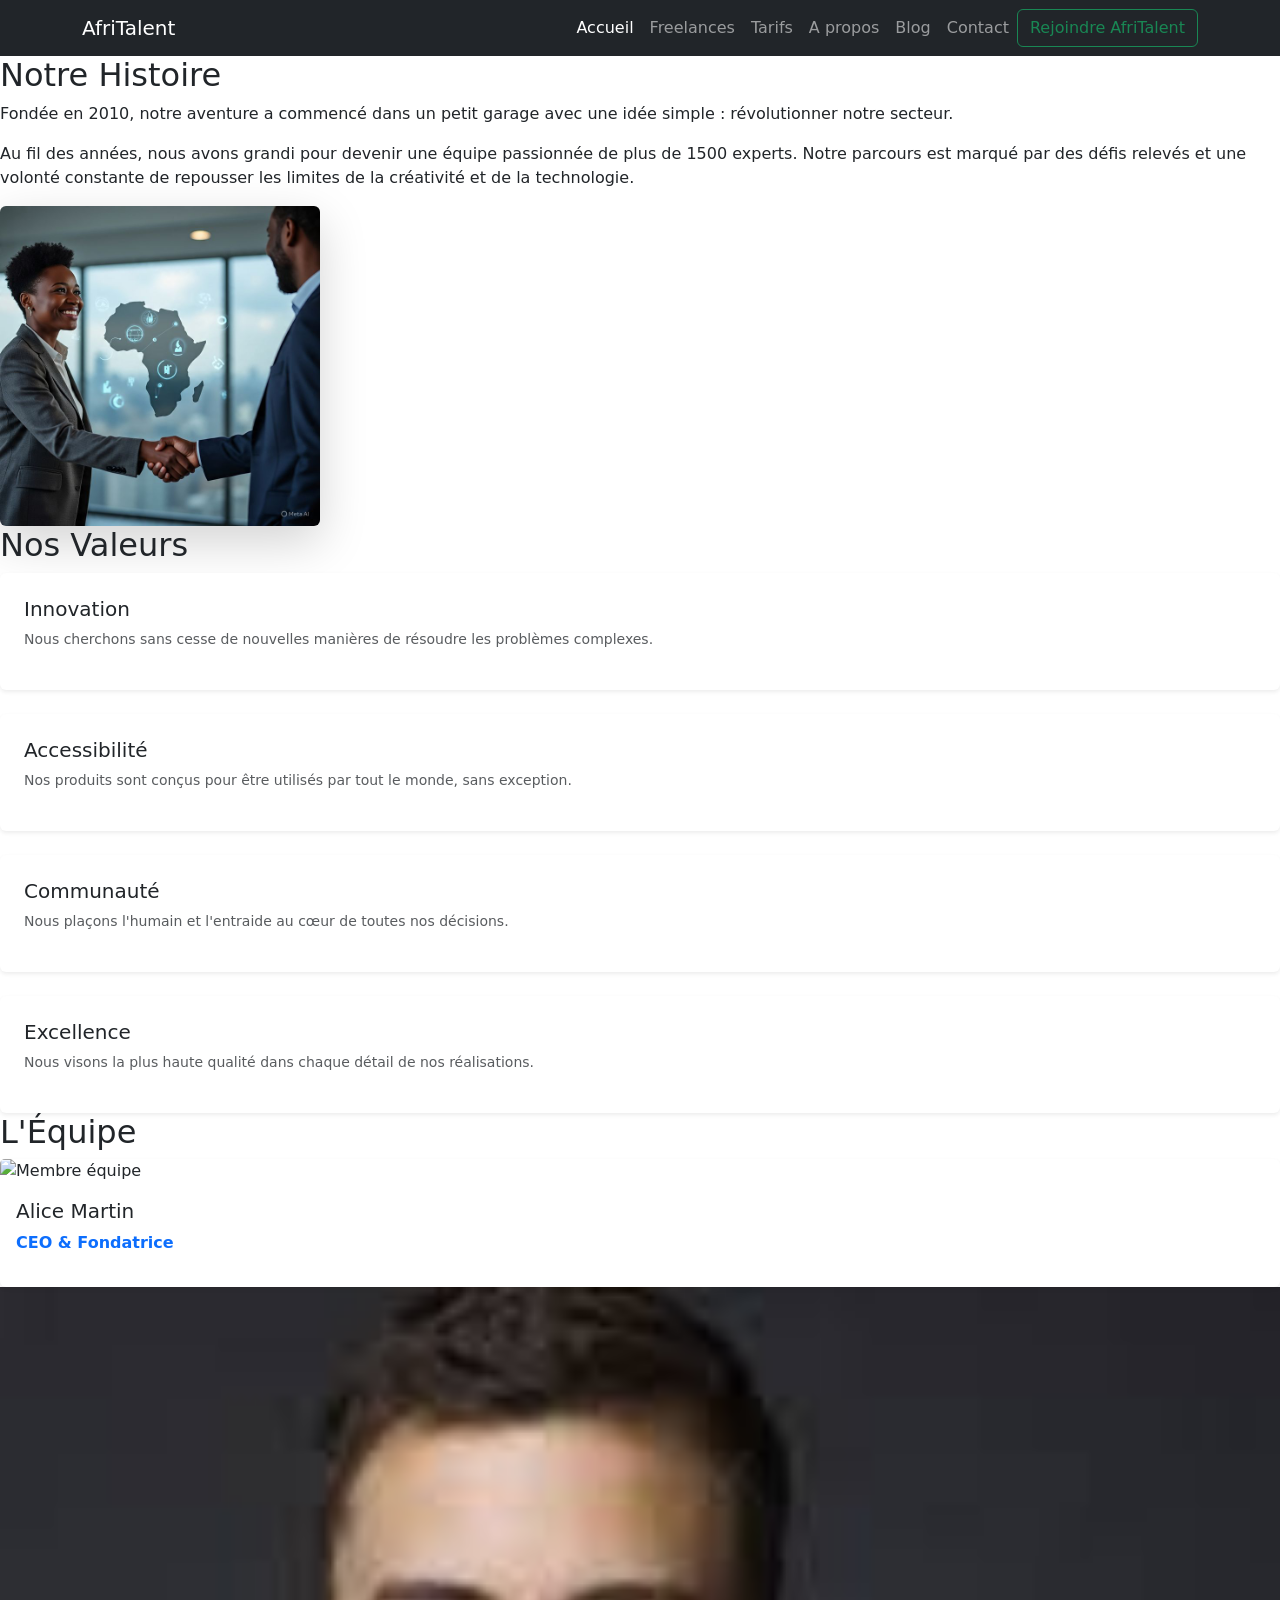
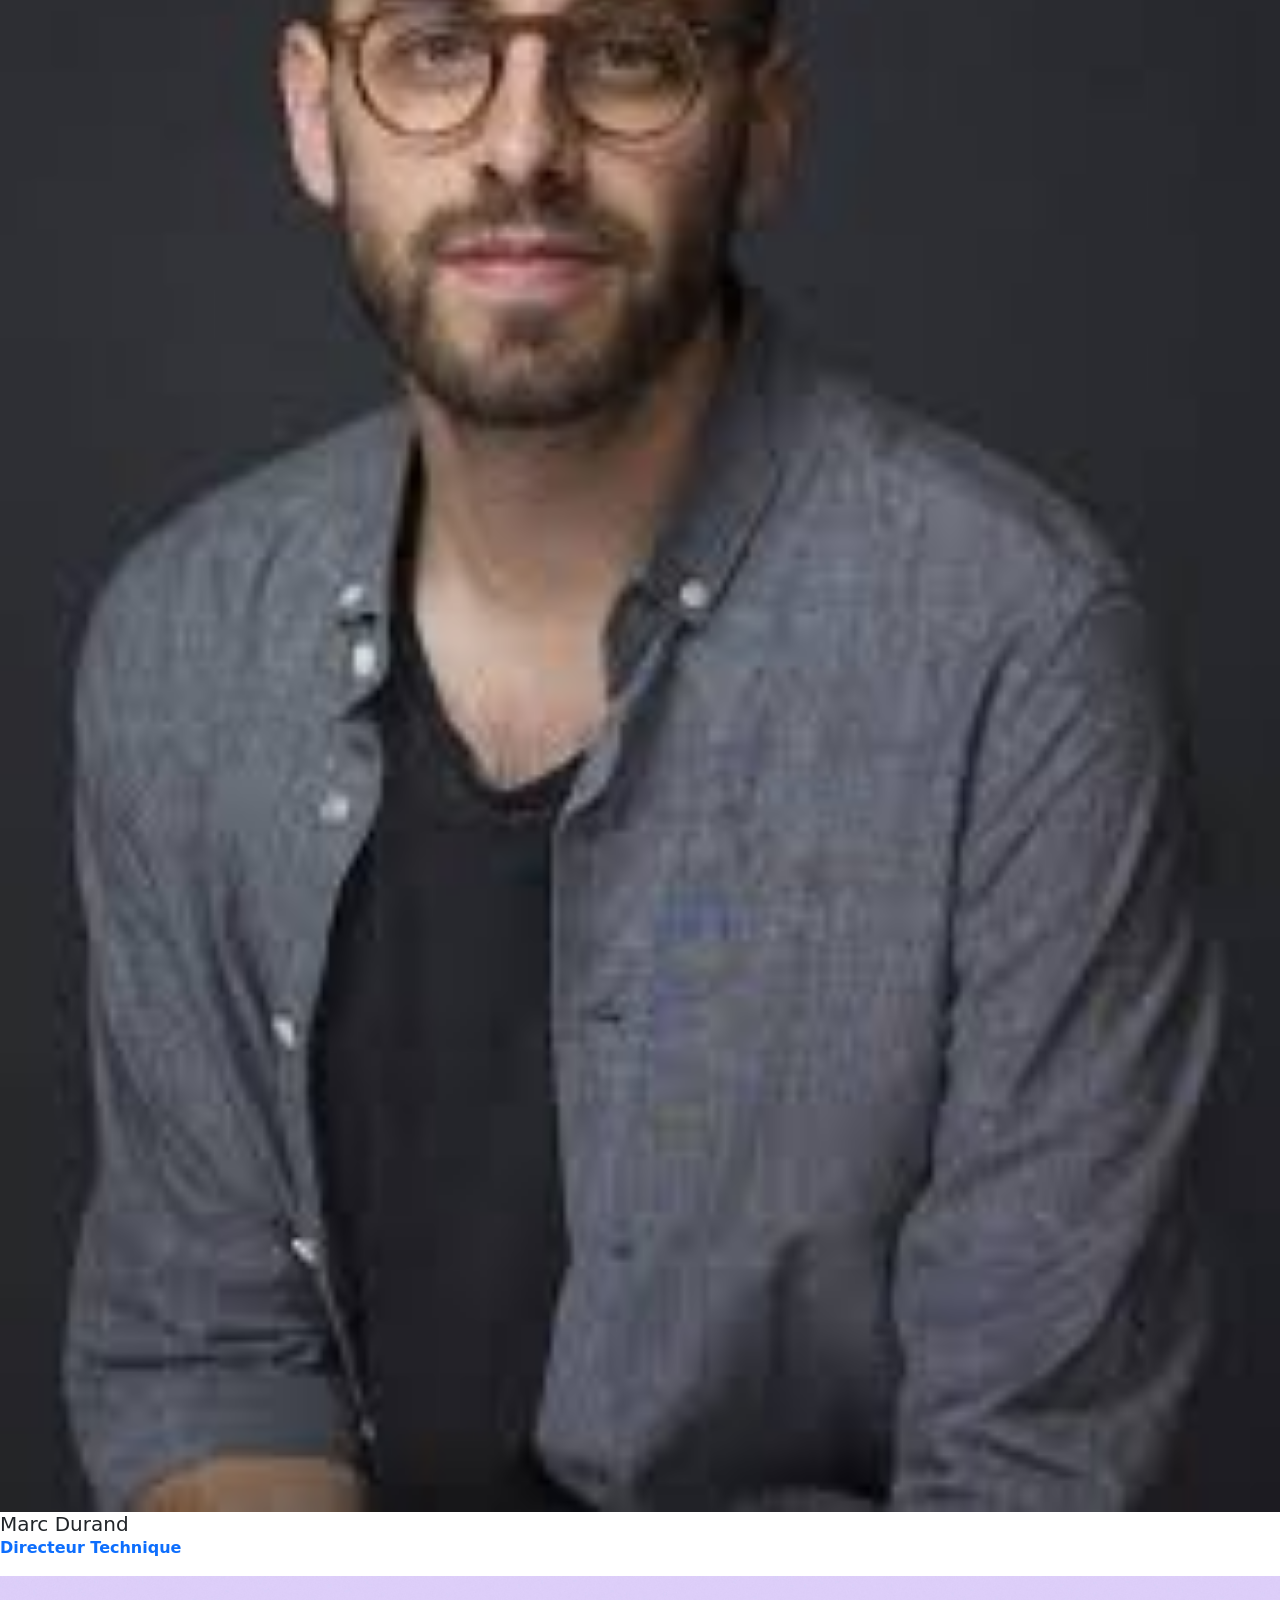
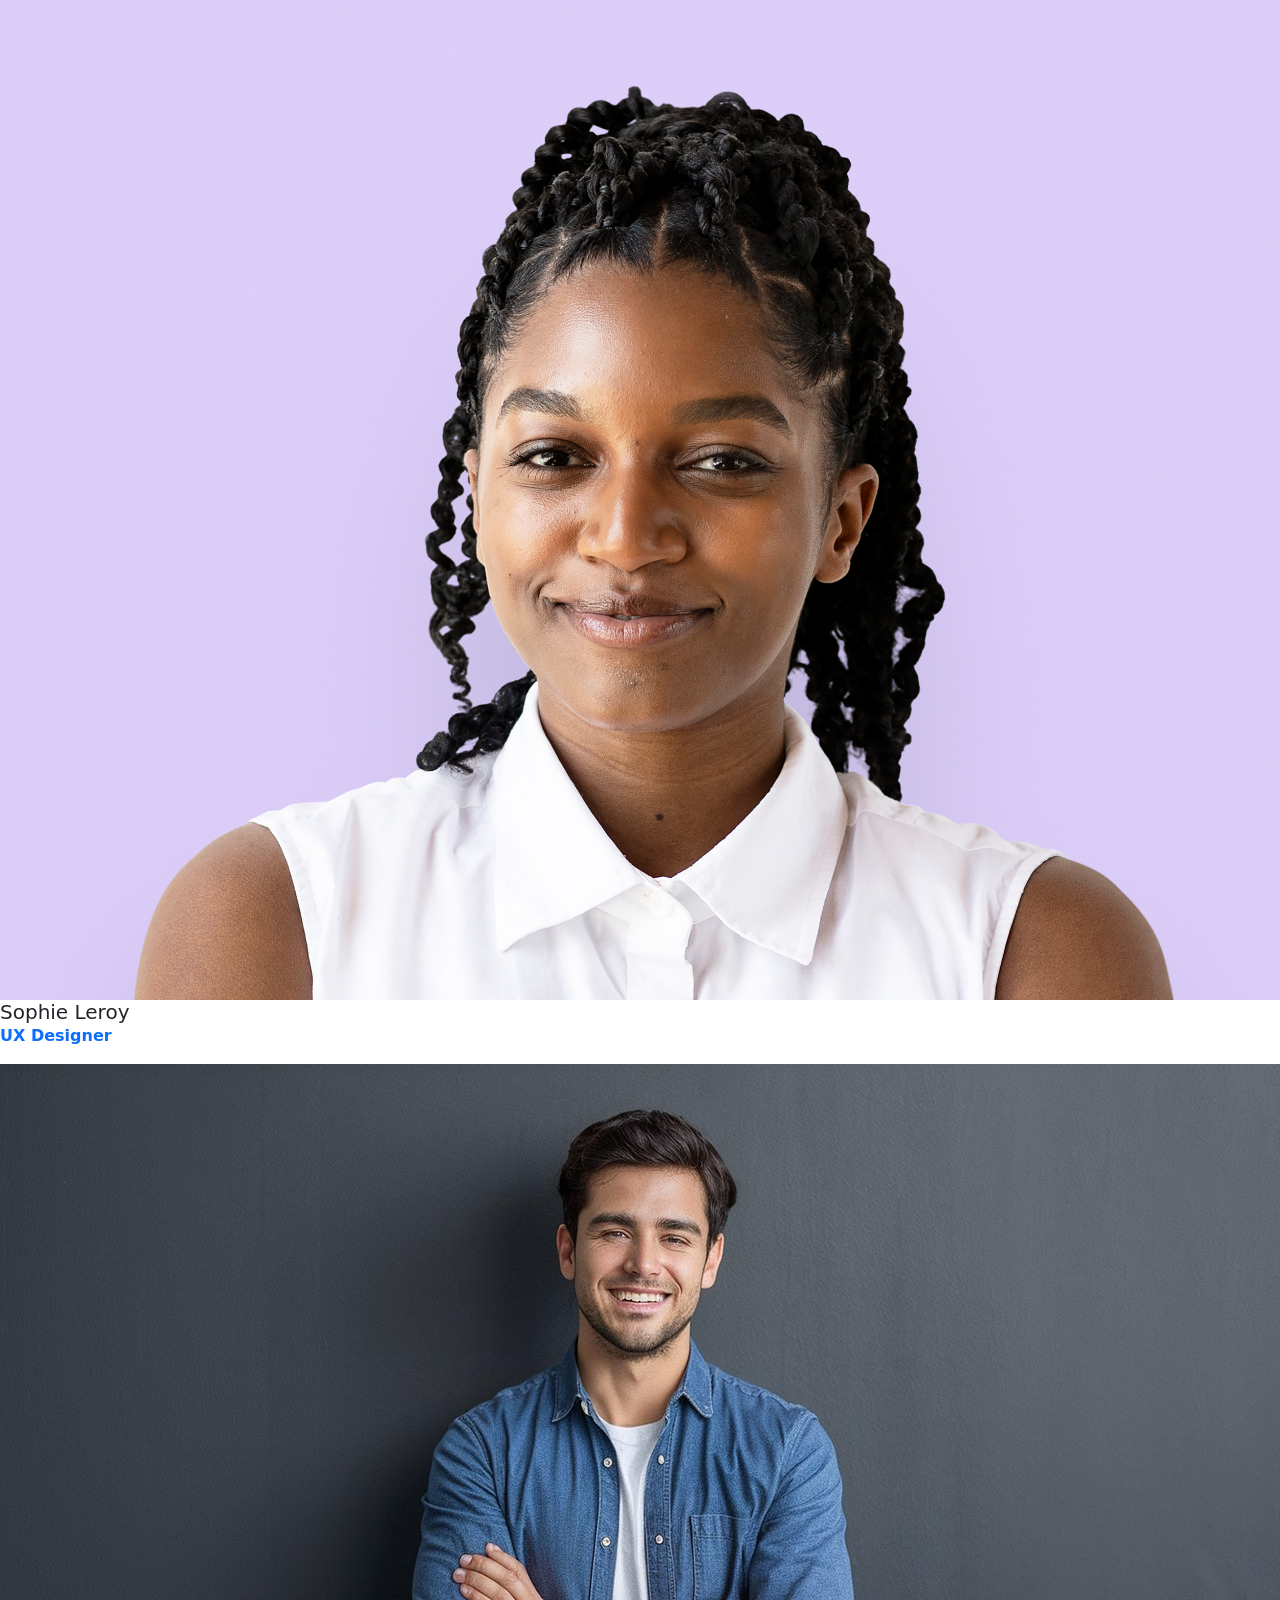
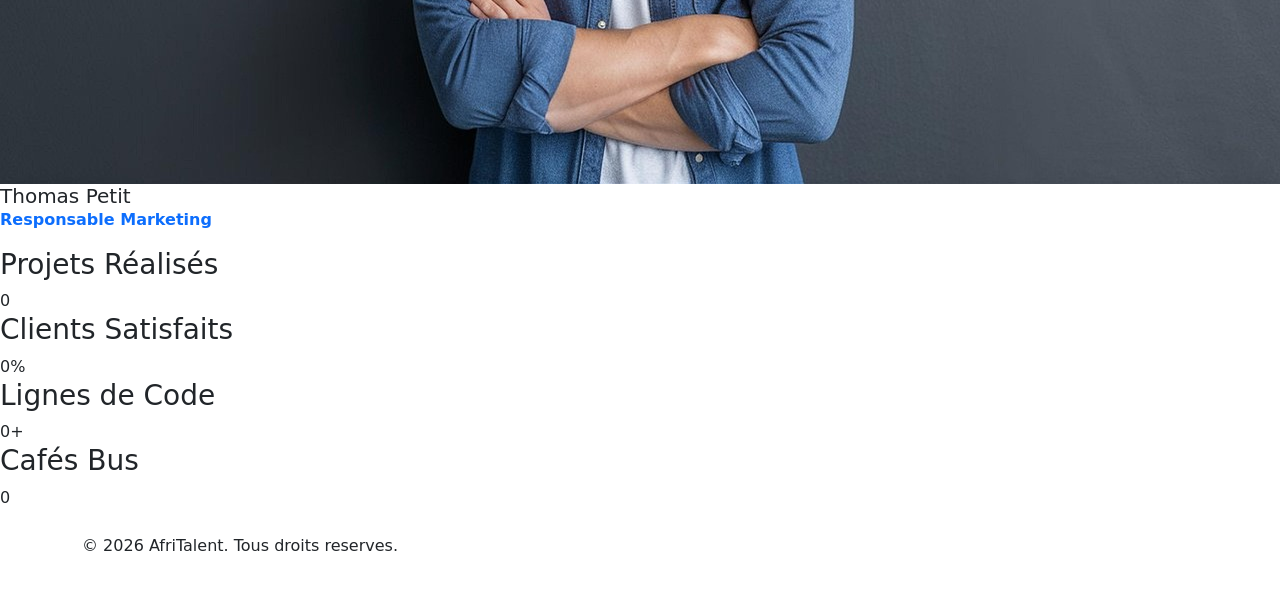
==== about.html @ 75b64d7a "HTML : structure complète des 5 pages avec sections et contenu texte" ====
<!DOCTYPE html>
<html lang="fr">

<head>
    <meta charset="UTF-8">
    <meta name="viewport" content="width=device-width, initial-scale=1.0">
    <title>About</title>
    <!-- Bootstrap 5 via CDN : feuille de style -->
    <link href="https://cdn.jsdelivr.net/npm/bootstrap@5.3.0/dist/css/bootstrap.min.css" rel="stylesheet">
    <!-- Votre feuille de style personnelle -->
    <link rel="stylesheet" href="css/style.css">
</head>

<body>

    <!-- Le contenu de la page sera ajoute ici -->
    <!-- HEADER -->
    <header>
        <nav>
            <nav class="navbar navbar-expand-lg navbar-dark bg-dark">
                <div class="container">
                    <a class="navbar-brand" href="index.html">AfriTalent</a>
                    <button class="navbar-toggler" type="button" data-bs-toggle="collapse" data-bs-target="#navMenu"
                        aria-controls="navMenu" aria-expanded="false" aria-label="Toggle navigation">
                        <span class="navbar-toggler-icon"></span>
                    </button>
                    <div class="collapse navbar-collapse" id="navMenu">
                        <ul class="navbar-nav ms-auto">
                            <li class="nav-item"><a class="nav-link active" href="index.html">Accueil</a></li>
                            <li class="nav-item"><a class="nav-link" href="freelances.html">Freelances</a></li>
                            <li class="nav-item"><a class="nav-link" href="tarifs.html">Tarifs</a></li>
                            <li class="nav-item"><a class="nav-link" href="about.html">A propos</a></li>
                            <li class="nav-item"><a class="nav-link" href="#blog">Blog</a></li>
                            <li class="nav-item"><a class="nav-link" href="contact.html">Contact</a></li>
                        </ul>
                        <button class="btn btn-outline-success" type="submit">Rejoindre AfriTalent</button>
                    </div>
                </div>
            </nav>
    </header>
    <main>
        <!-- Section : Notre Histoire -->
        <section>
            <div>
                <div>
                    <h2>Notre Histoire</h2>
                    <p>Fondée en 2010, notre aventure a commencé dans un petit garage avec une idée simple :
                        révolutionner notre secteur.</p>
                    <p>Au fil des années, nous avons grandi pour devenir une équipe passionnée de plus de 1500 experts.
                        Notre parcours est marqué par des défis relevés et une volonté constante de repousser les
                        limites de la créativité et de la technologie.</p>
                </div>
                <div>
                    <img src="Images/histoire.jpg" alt="Notre équipe au travail" width="25%"
                        class="img-fluid rounded shadow shadow-lg">
                </div>
            </div>
        </section>

        <!-- Section : Nos Valeurs -->
        <section class="bg-custom">
            <div>
                <h2>Nos Valeurs</h2>
                <div class="row g-4">
                    <!-- Valeur 1 -->
                    <div>
                        <div class="p-4 bg-white rounded shadow-sm h-100">
                            <i class="bi bi-lightbulb icon-value mb-3"></i>
                            <h5>Innovation</h5>
                            <p class="small text-muted">Nous cherchons sans cesse de nouvelles manières de résoudre les
                                problèmes complexes.</p>
                        </div>
                    </div>
                    <!-- Valeur 2 -->
                    <div>
                        <div class="p-4 bg-white rounded shadow-sm h-100">
                            <i class="bi bi-universal-access icon-value mb-3"></i>
                            <h5>Accessibilité</h5>
                            <p class="small text-muted">Nos produits sont conçus pour être utilisés par tout le monde,
                                sans exception.</p>
                        </div>
                    </div>
                    <!-- Valeur 3 -->
                    <div>
                        <div class="p-4 bg-white rounded shadow-sm h-100">
                            <i class="bi bi-people icon-value mb-3"></i>
                            <h5>Communauté</h5>
                            <p class="small text-muted">Nous plaçons l'humain et l'entraide au cœur de toutes nos
                                décisions.</p>
                        </div>
                    </div>
                    <!-- Valeur 4 -->
                    <div>
                        <div class="p-4 bg-white rounded shadow-sm h-100">
                            <i class="bi bi-gem icon-value mb-3"></i>
                            <h5>Excellence</h5>
                            <p class="small text-muted">Nous visons la plus haute qualité dans chaque détail de nos
                                réalisations.</p>
                        </div>
                    </div>
                </div>
            </div>
        </section>

        <!-- Section : L'équipe -->
        <section>
            <h2>L'Équipe</h2>
            <div>
                <!-- Membre 1 -->
                <div>
                    <div class="card border-0 shadow-sm card-team">
                        <img src="Images/membre2.jpg" class="card-img-top" alt="Membre équipe" >
                        <div class="card-body">
                            <h5 class="card-title">Alice Martin</h5>
                            <p class="text-primary fw-bold">CEO & Fondatrice</p>
                            <div class="d-flex justify-content-center gap-3">
                                <a href="#" class="text-dark"><i class="bi bi-linkedin"></i></a>
                                <a href="#" class="text-dark"><i class="bi bi-twitter-x"></i></a>
                            </div>
                        </div>
                    </div>
                </div>
                <!-- Membre 2 -->
                <div>
                    <div>
                        <img src="Images/membre1.jpg" class="card-img-top" alt="Membre équipe" >

                        <div class="card-body">
                            <h5 class="card-title">Marc Durand</h5>
                            <p class="text-primary fw-bold">Directeur Technique</p>
                            <div class="d-flex justify-content-center gap-3">
                                <a href="#" class="text-dark"><i class="bi bi-linkedin"></i></a>
                                <a href="#" class="text-dark"><i class="bi bi-github"></i></a>
                            </div>
                        </div>
                    </div>
                </div>
                <!-- Membre 3 -->
                <div>
                    <div>
                        <img src="Images/membre4.jpg" class="card-img-top" alt="Membre équipe" >
                        <div class="card-body">
                            <h5 class="card-title">Sophie Leroy</h5>
                            <p class="text-primary fw-bold">UX Designer</p>
                            <div class="d-flex justify-content-center gap-3">
                                <a href="#" class="text-dark"><i class="bi bi-behance"></i></a>
                                <a href="#" class="text-dark"><i class="bi bi-linkedin"></i></a>
                            </div>
                        </div>
                    </div>
                </div>
                <!-- Membre 4 -->
                <div>
                    <div>
                        <img src="Images/membre3.jpg" class="card-img-top" alt="Membre équipe">
                        <div class="card-body">
                            <h5 class="card-title">Thomas Petit</h5>
                            <p class="text-primary fw-bold">Responsable Marketing</p>
                            <div class="d-flex justify-content-center gap-3">
                                <a href="#" class="text-dark"><i class="bi bi-linkedin"></i></a>
                                <a href="#" class="text-dark"><i class="bi bi-instagram"></i></a>
                            </div>
                        </div>
                    </div>
                </div>
            </div>
        </section>
        <section class="bento-stats">
            <div class="bento-grid">
                <!-- Tuile Large -->
                <div class="bento-item tall">
                    <h3>Projets Réalisés</h3>
                    <span class="counter" data-target="150">0</span>
                </div>
                <!-- Tuiles Standard -->
                <div class="bento-item">
                    <h3>Clients Satisfaits</h3>
                    <span class="counter" data-target="98">0</span>%
                </div>
                <div class="bento-item wide">
                    <h3>Lignes de Code</h3>
                    <span class="counter" data-target="50000">0</span>+
                </div>
                <div class="bento-item">
                    <h3>Cafés Bus</h3>
                    <span class="counter" data-target="1200">0</span>
                </div>
            </div>
        </section>

    </main>

    <!-- Pied de page -->
    <footer>
        <div class="container py-4">
            <p>&copy; 2026 AfriTalent. Tous droits reserves.</p>
        </div>
    </footer>


    <!-- Bootstrap 5 via CDN : script JavaScript -->
    <script src="https://cdn.jsdelivr.net/npm/bootstrap@5.3.0/dist/js/bootstrap.bundle.min.js"></script>
    <!-- Votre script JavaScript -->
    <script src="js/main.js"></script>
</body>

</html>
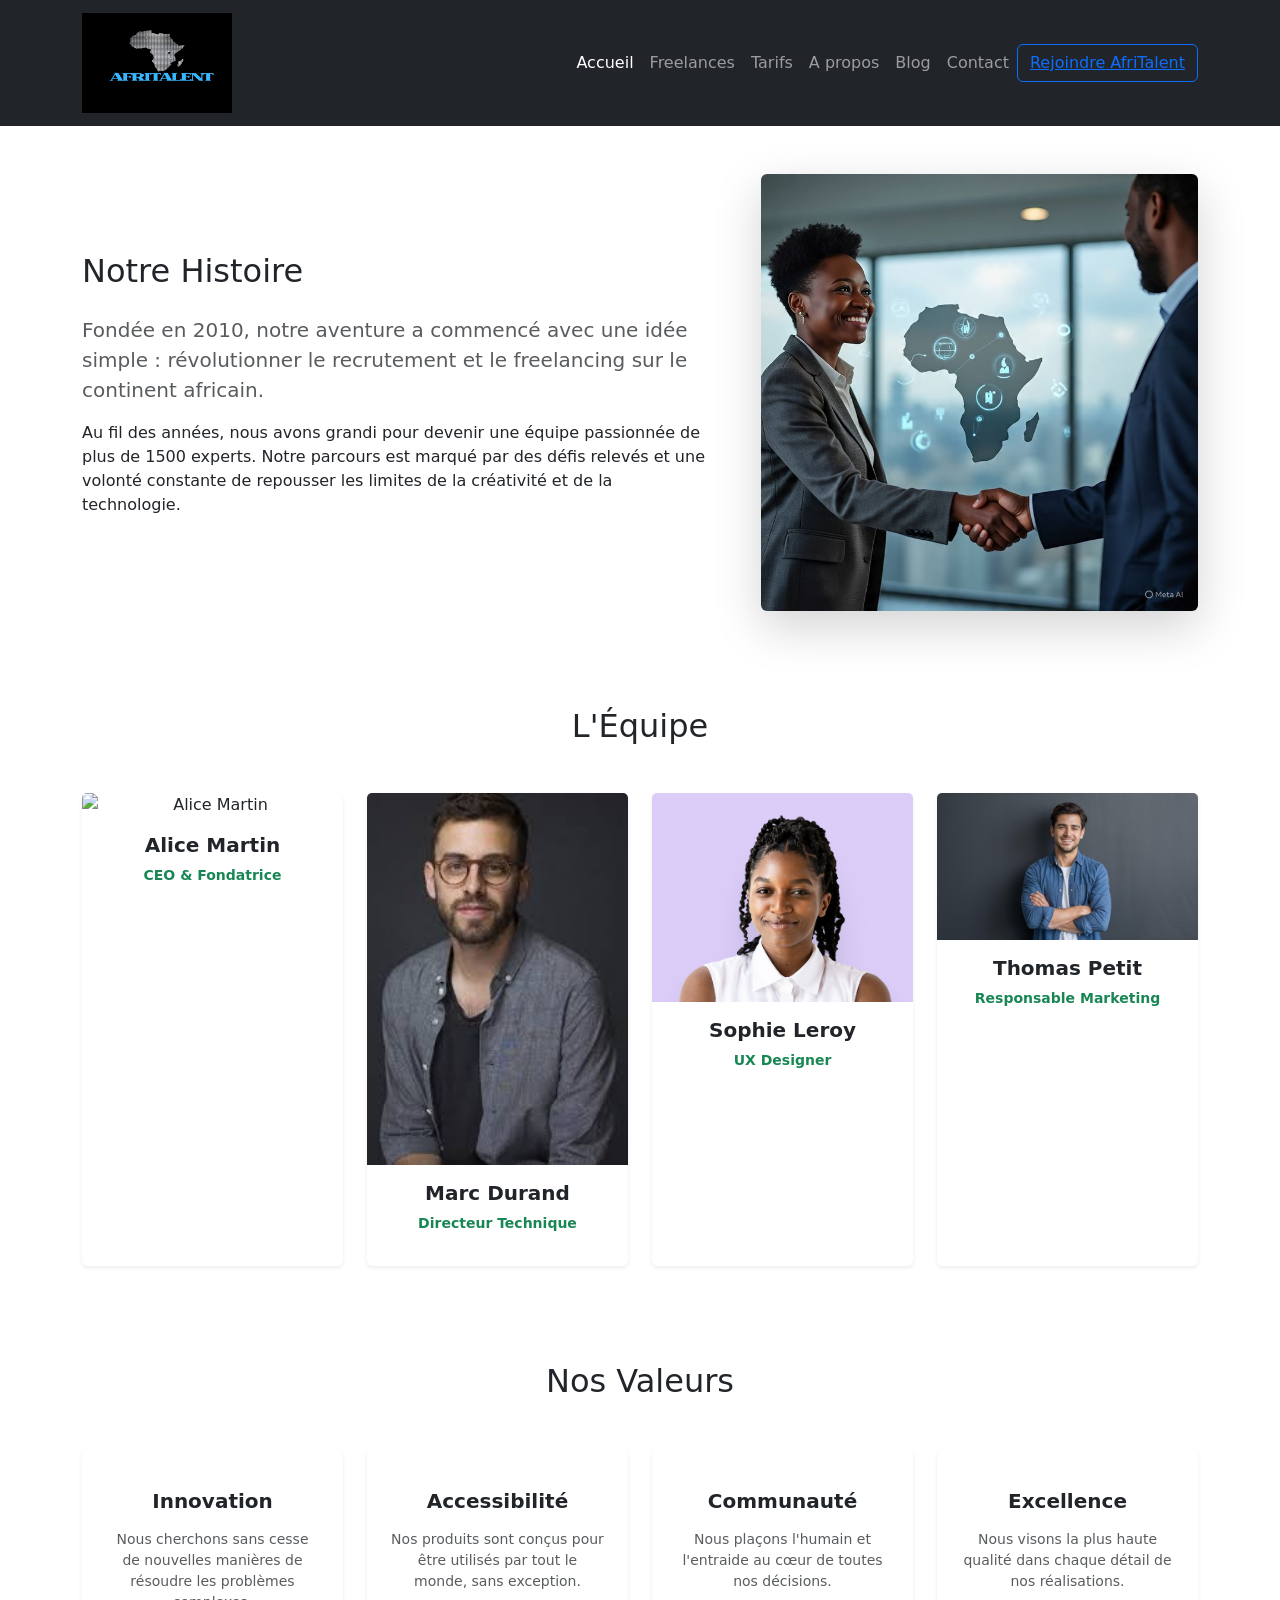
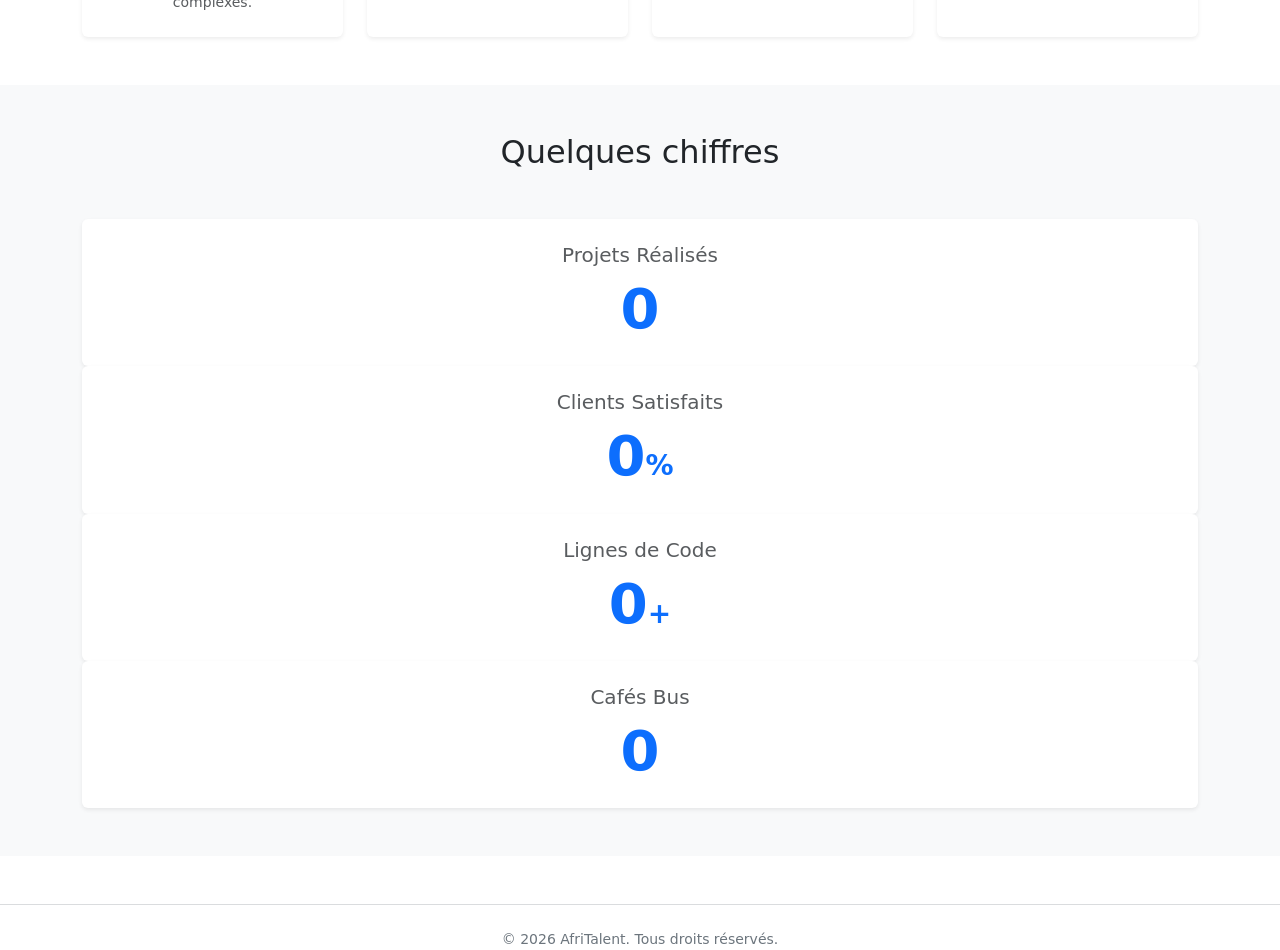
==== commit e10f7532: "CSS : variables, typographie, layout général et styles de base" ====
--- a/about.html
+++ b/about.html
@@ -8,6 +8,9 @@
     <!-- Bootstrap 5 via CDN : feuille de style -->
     <link href="https://cdn.jsdelivr.net/npm/bootstrap@5.3.0/dist/css/bootstrap.min.css" rel="stylesheet">
     <!-- Votre feuille de style personnelle -->
+    <style>
+        @import url('https://fonts.googleapis.com/css2?family=Bebas+Neue&family=IBM+Plex+Sans+JP&family=Roboto:ital,wght@0,100..900;1,100..900&display=swap');
+    </style>
     <link rel="stylesheet" href="css/style.css">
 </head>
 
@@ -16,174 +19,193 @@
     <!-- Le contenu de la page sera ajoute ici -->
     <!-- HEADER -->
     <header>
-        <nav>
-            <nav class="navbar navbar-expand-lg navbar-dark bg-dark">
-                <div class="container">
-                    <a class="navbar-brand" href="index.html">AfriTalent</a>
-                    <button class="navbar-toggler" type="button" data-bs-toggle="collapse" data-bs-target="#navMenu"
-                        aria-controls="navMenu" aria-expanded="false" aria-label="Toggle navigation">
-                        <span class="navbar-toggler-icon"></span>
-                    </button>
-                    <div class="collapse navbar-collapse" id="navMenu">
-                        <ul class="navbar-nav ms-auto">
-                            <li class="nav-item"><a class="nav-link active" href="index.html">Accueil</a></li>
-                            <li class="nav-item"><a class="nav-link" href="freelances.html">Freelances</a></li>
-                            <li class="nav-item"><a class="nav-link" href="tarifs.html">Tarifs</a></li>
-                            <li class="nav-item"><a class="nav-link" href="about.html">A propos</a></li>
-                            <li class="nav-item"><a class="nav-link" href="#blog">Blog</a></li>
-                            <li class="nav-item"><a class="nav-link" href="contact.html">Contact</a></li>
-                        </ul>
-                        <button class="btn btn-outline-success" type="submit">Rejoindre AfriTalent</button>
-                    </div>
-                </div>
-            </nav>
+        <nav class="navbar navbar-expand-lg navbar-dark bg-dark">
+            <div class="container">
+               <a class="navbar-brand" href="index.html"><img src="Images/Logo15.png" alt="logos" width="150px" height="100px"></a>
+                <button class="navbar-toggler" type="button" data-bs-toggle="collapse" data-bs-target="#navMenu"
+                    aria-controls="navMenu" aria-expanded="false" aria-label="Toggle navigation">
+                    <span class="navbar-toggler-icon"></span>
+                </button>
+                <div class="collapse navbar-collapse" id="navMenu">
+                    <ul class="navbar-nav ms-auto">
+                        <li class="nav-item"><a class="nav-link active" href="index.html">Accueil</a></li>
+                        <li class="nav-item"><a class="nav-link" href="freelances.html">Freelances</a></li>
+                        <li class="nav-item"><a class="nav-link" href="tarifs.html">Tarifs</a></li>
+                        <li class="nav-item"><a class="nav-link" href="about.html">A propos</a></li>
+                        <li class="nav-item"><a class="nav-link" href="#blog">Blog</a></li>
+                        <li class="nav-item"><a class="nav-link" href="contact.html">Contact</a></li>
+                    </ul>
+                    <button class="btn btn-outline-primary" type="submit"> <a href="contact.html">Rejoindre AfriTalent</a></button>
+                </div>
+            </div>
+        </nav>
     </header>
     <main>
         <!-- Section : Notre Histoire -->
-        <section>
-            <div>
-                <div>
-                    <h2>Notre Histoire</h2>
-                    <p>Fondée en 2010, notre aventure a commencé dans un petit garage avec une idée simple :
-                        révolutionner notre secteur.</p>
-                    <p>Au fil des années, nous avons grandi pour devenir une équipe passionnée de plus de 1500 experts.
-                        Notre parcours est marqué par des défis relevés et une volonté constante de repousser les
-                        limites de la créativité et de la technologie.</p>
-                </div>
-                <div>
-                    <img src="Images/histoire.jpg" alt="Notre équipe au travail" width="25%"
-                        class="img-fluid rounded shadow shadow-lg">
+        <section class="py-5">
+            <div class="container">
+                <div class="row align-items-center g-5">
+                    <div class="col-lg-7">
+                        <h2 class="h2r mb-4">Notre Histoire</h2>
+                        <p class="lead text-muted">Fondée en 2010, notre aventure a commencé avec une idée simple :
+                            révolutionner le recrutement et le freelancing sur le continent africain.</p>
+                        <p>Au fil des années, nous avons grandi pour devenir une équipe passionnée de plus de 1500
+                            experts. Notre parcours est marqué par des défis relevés et une volonté constante de
+                            repousser les limites de la créativité et de la technologie.</p>
+                    </div>
+                    <div class="col-lg-5 text-center">
+                        <img src="Images/histoire.jpg" alt="Notre équipe au travail"
+                            class="img-fluid rounded shadow-lg w-100">
+                    </div>
+                </div>
+            </div>
+        </section>
+
+        <!-- Section : L'équipe -->
+        <section class="py-5">
+            <div class="container">
+                <h2 class="h2d text-center mb-5">L'Équipe</h2>
+                <div class="row g-4">
+                    <!-- Membre 1 -->
+                    <div class="col-sm-6 col-lg-3">
+                        <div class="card border-0 shadow-sm h-100 text-center card-team">
+                            <img src="Images/membre2.jpg" class="card-img-top" alt="Alice Martin">
+                            <div class="card-body">
+                                <h5 class="card-title fw-bold">Alice Martin</h5>
+                                <p class="text-success small fw-bold">CEO & Fondatrice</p>
+                                <div class="d-flex justify-content-center gap-3">
+                                    <a href="#" class="text-muted fs-5"><i class="bi bi-linkedin"></i></a>
+                                    <a href="#" class="text-muted fs-5"><i class="bi bi-twitter-x"></i></a>
+                                </div>
+                            </div>
+                        </div>
+                    </div>
+                    <!-- Membre 2 -->
+                    <div class="col-sm-6 col-lg-3">
+                        <div class="card border-0 shadow-sm h-100 text-center card-team">
+                            <img src="Images/membre1.jpg" class="card-img-top" alt="Marc Durand">
+                            <div class="card-body">
+                                <h5 class="card-title fw-bold">Marc Durand</h5>
+                                <p class="text-success small fw-bold">Directeur Technique</p>
+                                <div class="d-flex justify-content-center gap-3">
+                                    <a href="#" class="text-muted fs-5"><i class="bi bi-linkedin"></i></a>
+                                    <a href="#" class="text-muted fs-5"><i class="bi bi-github"></i></a>
+                                </div>
+                            </div>
+                        </div>
+                    </div>
+                    <!-- Membre 3 -->
+                    <div class="col-sm-6 col-lg-3">
+                        <div class="card border-0 shadow-sm h-100 text-center card-team">
+                            <img src="Images/membre4.jpg" class="card-img-top" alt="Sophie Leroy">
+                            <div class="card-body">
+                                <h5 class="card-title fw-bold">Sophie Leroy</h5>
+                                <p class="text-success small fw-bold">UX Designer</p>
+                                <div class="d-flex justify-content-center gap-3">
+                                    <a href="#" class="text-muted fs-5"><i class="bi bi-behance"></i></a>
+                                    <a href="#" class="text-muted fs-5"><i class="bi bi-linkedin"></i></a>
+                                </div>
+                            </div>
+                        </div>
+                    </div>
+                    <!-- Membre 4 -->
+                    <div class="col-sm-6 col-lg-3">
+                        <div class="card border-0 shadow-sm h-100 text-center card-team">
+                            <img src="Images/membre3.jpg" class="card-img-top" alt="Thomas Petit">
+                            <div class="card-body">
+                                <h5 class="card-title fw-bold">Thomas Petit</h5>
+                                <p class="text-success small fw-bold">Responsable Marketing</p>
+                                <div class="d-flex justify-content-center gap-3">
+                                    <a href="#" class="text-muted fs-5"><i class="bi bi-linkedin"></i></a>
+                                    <a href="#" class="text-muted fs-5"><i class="bi bi-instagram"></i></a>
+                                </div>
+                            </div>
+                        </div>
+                    </div>
                 </div>
             </div>
         </section>
 
         <!-- Section : Nos Valeurs -->
-        <section class="bg-custom">
-            <div>
-                <h2>Nos Valeurs</h2>
+        <section class="py-5 bg-">
+            <div class="container">
+                <h2 class="h2d text-center mb-5">Nos Valeurs</h2>
                 <div class="row g-4">
                     <!-- Valeur 1 -->
-                    <div>
-                        <div class="p-4 bg-white rounded shadow-sm h-100">
-                            <i class="bi bi-lightbulb icon-value mb-3"></i>
-                            <h5>Innovation</h5>
-                            <p class="small text-muted">Nous cherchons sans cesse de nouvelles manières de résoudre les
-                                problèmes complexes.</p>
+                    <div class="col-md-6 col-lg-3">
+                        <div class="p-4 bg-white rounded shadow-sm h-100 text-center">
+                            <i class="bi bi-lightbulb text-success fs-1 mb-3 d-block"></i>
+                            <h5 class="fw-bold mb-3">Innovation</h5>
+                            <p class="small text-muted mb-0">Nous cherchons sans cesse de nouvelles manières de
+                                résoudre les problèmes complexes.</p>
                         </div>
                     </div>
                     <!-- Valeur 2 -->
-                    <div>
-                        <div class="p-4 bg-white rounded shadow-sm h-100">
-                            <i class="bi bi-universal-access icon-value mb-3"></i>
-                            <h5>Accessibilité</h5>
-                            <p class="small text-muted">Nos produits sont conçus pour être utilisés par tout le monde,
-                                sans exception.</p>
+                    <div class="col-md-6 col-lg-3">
+                        <div class="p-4 bg-white rounded shadow-sm h-100 text-center">
+                            <i class="bi bi-universal-access text-success fs-1 mb-3 d-block"></i>
+                            <h5 class="fw-bold mb-3">Accessibilité</h5>
+                            <p class="small text-muted mb-0">Nos produits sont conçus pour être utilisés par tout le
+                                monde, sans exception.</p>
                         </div>
                     </div>
                     <!-- Valeur 3 -->
-                    <div>
-                        <div class="p-4 bg-white rounded shadow-sm h-100">
-                            <i class="bi bi-people icon-value mb-3"></i>
-                            <h5>Communauté</h5>
-                            <p class="small text-muted">Nous plaçons l'humain et l'entraide au cœur de toutes nos
-                                décisions.</p>
+                    <div class="col-md-6 col-lg-3">
+                        <div class="p-4 bg-white rounded shadow-sm h-100 text-center">
+                            <i class="bi bi-people text-success fs-1 mb-3 d-block"></i>
+                            <h5 class="fw-bold mb-3">Communauté</h5>
+                            <p class="small text-muted mb-0">Nous plaçons l'humain et l'entraide au cœur de toutes
+                                nos décisions.</p>
                         </div>
                     </div>
                     <!-- Valeur 4 -->
-                    <div>
-                        <div class="p-4 bg-white rounded shadow-sm h-100">
-                            <i class="bi bi-gem icon-value mb-3"></i>
-                            <h5>Excellence</h5>
-                            <p class="small text-muted">Nous visons la plus haute qualité dans chaque détail de nos
-                                réalisations.</p>
-                        </div>
-                    </div>
-                </div>
-            </div>
-        </section>
-
-        <!-- Section : L'équipe -->
-        <section>
-            <h2>L'Équipe</h2>
-            <div>
-                <!-- Membre 1 -->
-                <div>
-                    <div class="card border-0 shadow-sm card-team">
-                        <img src="Images/membre2.jpg" class="card-img-top" alt="Membre équipe" >
-                        <div class="card-body">
-                            <h5 class="card-title">Alice Martin</h5>
-                            <p class="text-primary fw-bold">CEO & Fondatrice</p>
-                            <div class="d-flex justify-content-center gap-3">
-                                <a href="#" class="text-dark"><i class="bi bi-linkedin"></i></a>
-                                <a href="#" class="text-dark"><i class="bi bi-twitter-x"></i></a>
-                            </div>
-                        </div>
-                    </div>
-                </div>
-                <!-- Membre 2 -->
-                <div>
-                    <div>
-                        <img src="Images/membre1.jpg" class="card-img-top" alt="Membre équipe" >
-
-                        <div class="card-body">
-                            <h5 class="card-title">Marc Durand</h5>
-                            <p class="text-primary fw-bold">Directeur Technique</p>
-                            <div class="d-flex justify-content-center gap-3">
-                                <a href="#" class="text-dark"><i class="bi bi-linkedin"></i></a>
-                                <a href="#" class="text-dark"><i class="bi bi-github"></i></a>
-                            </div>
-                        </div>
-                    </div>
-                </div>
-                <!-- Membre 3 -->
-                <div>
-                    <div>
-                        <img src="Images/membre4.jpg" class="card-img-top" alt="Membre équipe" >
-                        <div class="card-body">
-                            <h5 class="card-title">Sophie Leroy</h5>
-                            <p class="text-primary fw-bold">UX Designer</p>
-                            <div class="d-flex justify-content-center gap-3">
-                                <a href="#" class="text-dark"><i class="bi bi-behance"></i></a>
-                                <a href="#" class="text-dark"><i class="bi bi-linkedin"></i></a>
-                            </div>
-                        </div>
-                    </div>
-                </div>
-                <!-- Membre 4 -->
-                <div>
-                    <div>
-                        <img src="Images/membre3.jpg" class="card-img-top" alt="Membre équipe">
-                        <div class="card-body">
-                            <h5 class="card-title">Thomas Petit</h5>
-                            <p class="text-primary fw-bold">Responsable Marketing</p>
-                            <div class="d-flex justify-content-center gap-3">
-                                <a href="#" class="text-dark"><i class="bi bi-linkedin"></i></a>
-                                <a href="#" class="text-dark"><i class="bi bi-instagram"></i></a>
-                            </div>
-                        </div>
-                    </div>
-                </div>
-            </div>
-        </section>
-        <section class="bento-stats">
-            <div class="bento-grid">
-                <!-- Tuile Large -->
-                <div class="bento-item tall">
-                    <h3>Projets Réalisés</h3>
-                    <span class="counter" data-target="150">0</span>
-                </div>
-                <!-- Tuiles Standard -->
-                <div class="bento-item">
-                    <h3>Clients Satisfaits</h3>
-                    <span class="counter" data-target="98">0</span>%
-                </div>
-                <div class="bento-item wide">
-                    <h3>Lignes de Code</h3>
-                    <span class="counter" data-target="50000">0</span>+
-                </div>
-                <div class="bento-item">
-                    <h3>Cafés Bus</h3>
-                    <span class="counter" data-target="1200">0</span>
+                    <div class="col-md-6 col-lg-3">
+                        <div class="p-4 bg-white rounded shadow-sm h-100 text-center">
+                            <i class="bi bi-gem text-success fs-1 mb-3 d-block"></i>
+                            <h5 class="fw-bold mb-3">Excellence</h5>
+                            <p class="small text-muted mb-0">Nous visons la plus haute qualité dans chaque détail de
+                                nos réalisations.</p>
+                        </div>
+                    </div>
+                </div>
+            </div>
+        </section>
+
+
+
+        <!-- Section : Bento Grid Stats -->
+        <section class="py-5 bg-light bento-stats">
+            <div class="container">
+                <h2 class="text-center mb-5">Quelques chiffres</h2>
+                <div class="bento-grid">
+                    <!-- Tuile Large/Haute -->
+                    <div
+                        class="bento-item tall bg-white p-4 rounded shadow-sm d-flex flex-column justify-content-center align-items-center">
+                        <h3 class="h5 text-muted">Projets Réalisés</h3>
+                        <span class="counter display-4 fw-bold text-primary" data-target="150">0</span>
+                    </div>
+                    <!-- Tuiles Standard -->
+                    <div
+                        class="bento-item bg-white p-4 rounded shadow-sm d-flex flex-column justify-content-center align-items-center">
+                        <h3 class="h5 text-muted">Clients Satisfaits</h3>
+                        <div class="d-flex align-items-baseline">
+                            <span class="counter display-4 fw-bold text-primary" data-target="98">0</span>
+                            <span class="fs-3 fw-bold text-primary">%</span>
+                        </div>
+                    </div>
+                    <div
+                        class="bento-item wide bg-white p-4 rounded shadow-sm d-flex flex-column justify-content-center align-items-center">
+                        <h3 class="h5 text-muted">Lignes de Code</h3>
+                        <div class="d-flex align-items-baseline">
+                            <span class="counter display-4 fw-bold text-primary" data-target="50000">0</span>
+                            <span class="fs-3 fw-bold text-primary">+</span>
+                        </div>
+                    </div>
+                    <div
+                        class="bento-item bg-white p-4 rounded shadow-sm d-flex flex-column justify-content-center align-items-center">
+                        <h3 class="h5 text-muted">Cafés Bus</h3>
+                        <span class="counter display-4 fw-bold text-primary" data-target="1200">0</span>
+                    </div>
                 </div>
             </div>
         </section>
@@ -192,8 +214,10 @@
 
     <!-- Pied de page -->
     <footer>
-        <div class="container py-4">
-            <p>&copy; 2026 AfriTalent. Tous droits reserves.</p>
+        <hr class="mt-5 mb-4 border-secondary">
+
+        <div class="text-center small text-secondary">
+            &copy; 2026 AfriTalent. Tous droits réservés.
         </div>
     </footer>
 
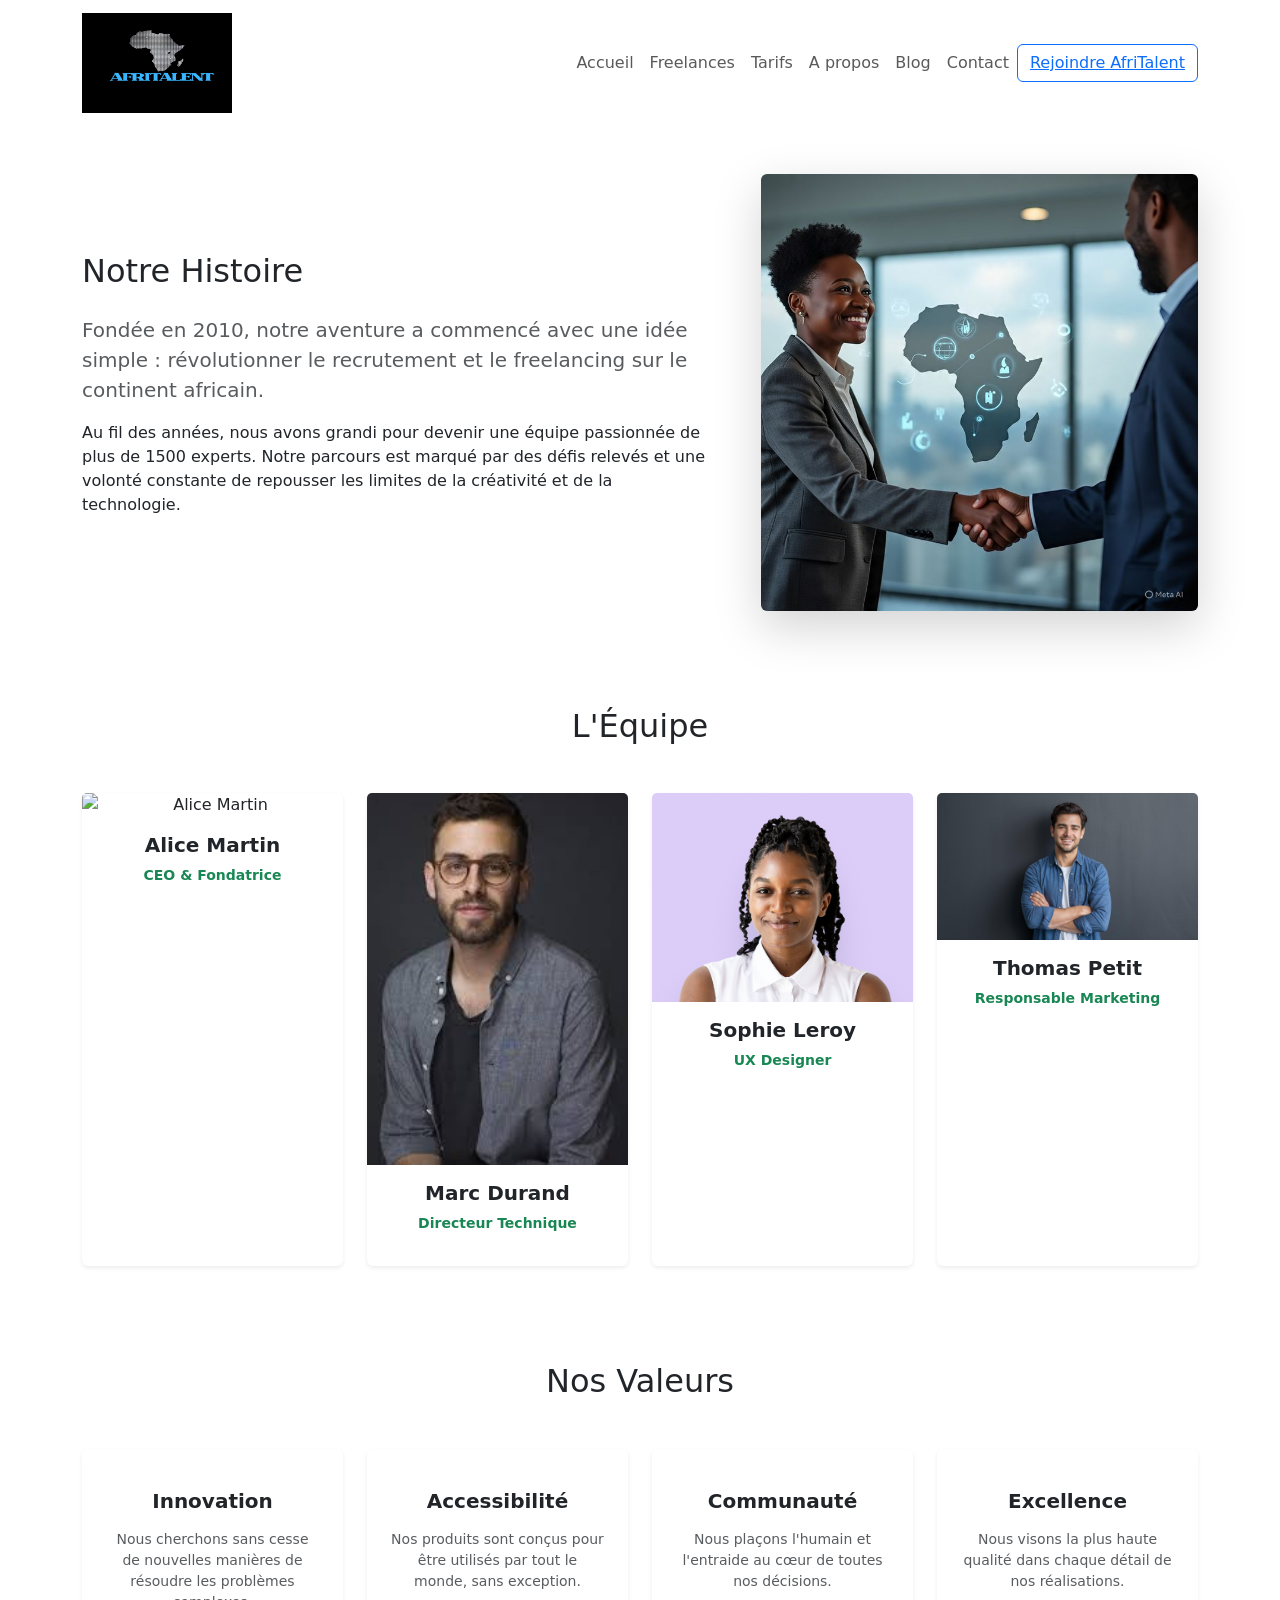
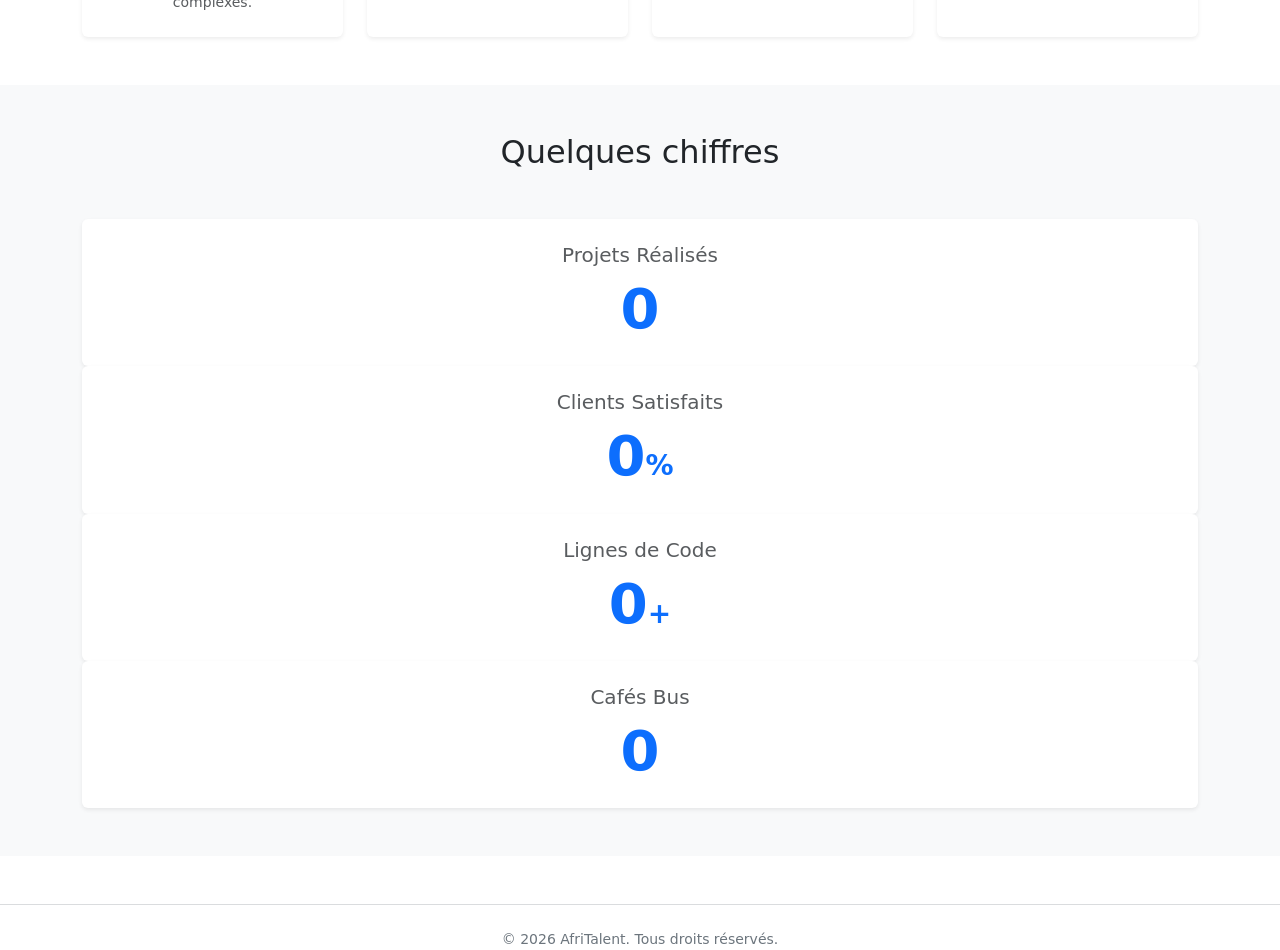
==== commit 93dd8e90: "CSS : Bento Grid, sections hero et catégories, effets hover" ====
--- a/about.html
+++ b/about.html
@@ -19,16 +19,16 @@
     <!-- Le contenu de la page sera ajoute ici -->
     <!-- HEADER -->
     <header>
-        <nav class="navbar navbar-expand-lg navbar-dark bg-dark">
+        <nav class="navbar navbar-expand-lg ">
             <div class="container">
                <a class="navbar-brand" href="index.html"><img src="Images/Logo15.png" alt="logos" width="150px" height="100px"></a>
-                <button class="navbar-toggler" type="button" data-bs-toggle="collapse" data-bs-target="#navMenu"
+                <button class="navbar-toggler bg-light" type="button" data-bs-toggle="collapse" data-bs-target="#navMenu"
                     aria-controls="navMenu" aria-expanded="false" aria-label="Toggle navigation">
                     <span class="navbar-toggler-icon"></span>
                 </button>
                 <div class="collapse navbar-collapse" id="navMenu">
                     <ul class="navbar-nav ms-auto">
-                        <li class="nav-item"><a class="nav-link active" href="index.html">Accueil</a></li>
+                        <li class="nav-item"><a class="nav-link " href="index.html">Accueil</a></li>
                         <li class="nav-item"><a class="nav-link" href="freelances.html">Freelances</a></li>
                         <li class="nav-item"><a class="nav-link" href="tarifs.html">Tarifs</a></li>
                         <li class="nav-item"><a class="nav-link" href="about.html">A propos</a></li>
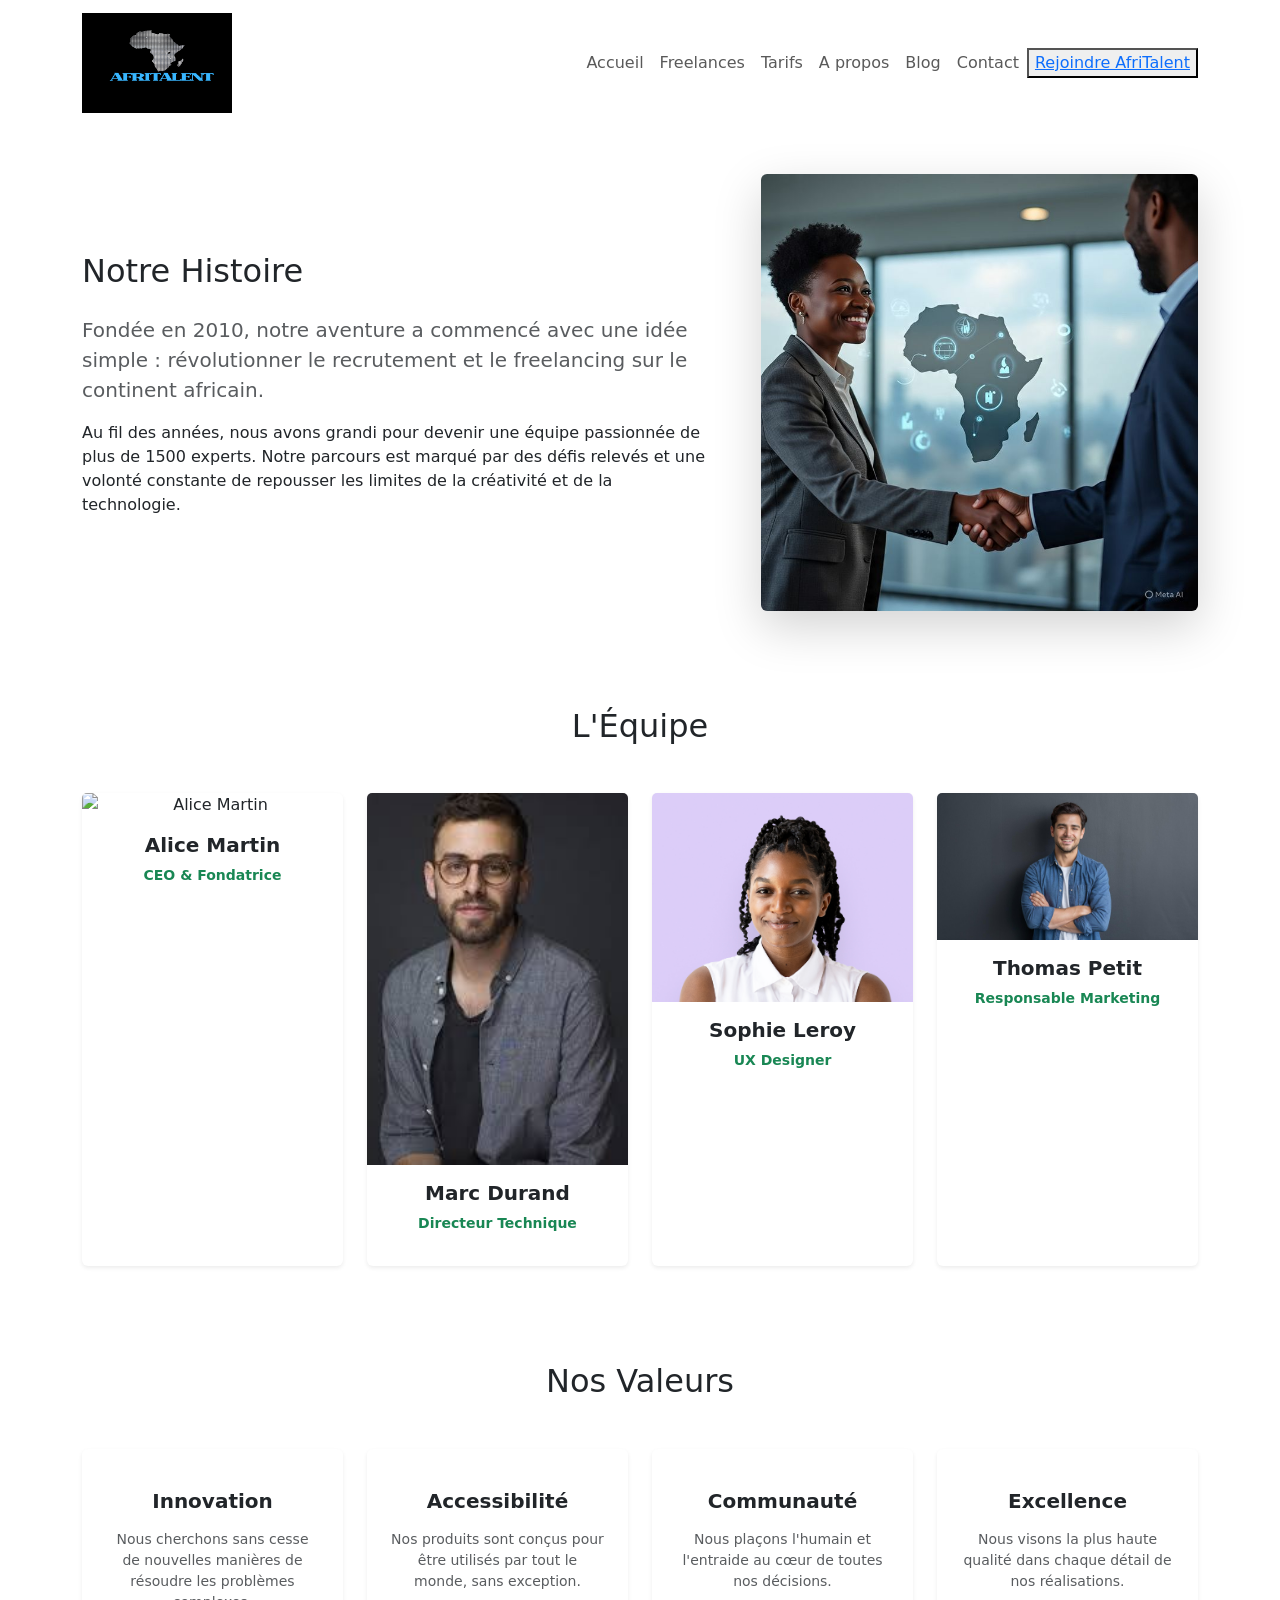
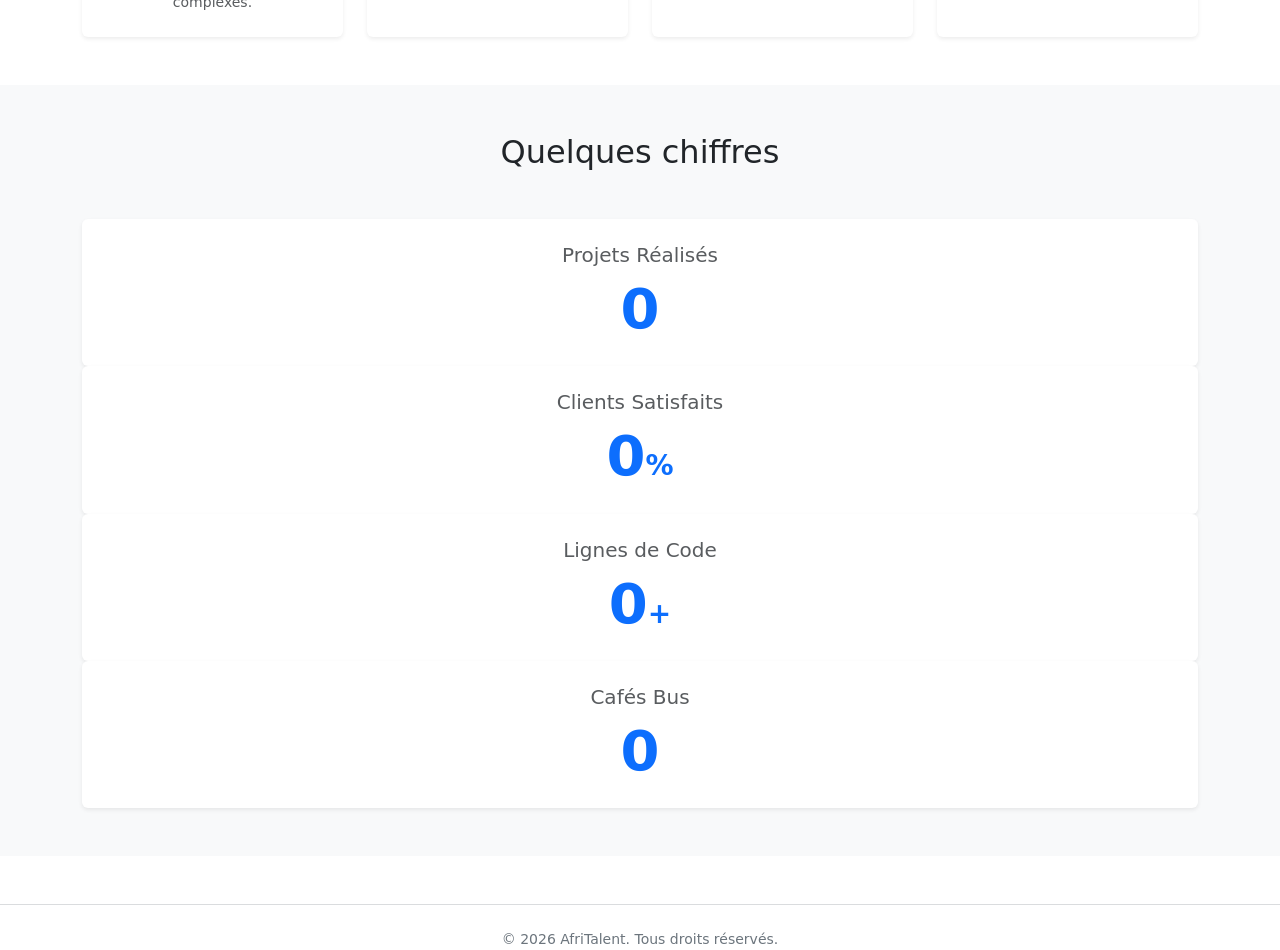
==== commit 6774d4ae: "CSS : responsive design mobile et tablette, media queries" ====
--- a/about.html
+++ b/about.html
@@ -32,10 +32,12 @@
                         <li class="nav-item"><a class="nav-link" href="freelances.html">Freelances</a></li>
                         <li class="nav-item"><a class="nav-link" href="tarifs.html">Tarifs</a></li>
                         <li class="nav-item"><a class="nav-link" href="about.html">A propos</a></li>
-                        <li class="nav-item"><a class="nav-link" href="#blog">Blog</a></li>
+                        <li class="nav-item"><a class="nav-link" href="#">Blog</a></li>
                         <li class="nav-item"><a class="nav-link" href="contact.html">Contact</a></li>
                     </ul>
-                    <button class="btn btn-outline-primary" type="submit"> <a href="contact.html">Rejoindre AfriTalent</a></button>
+                     <button class="btn15 ">
+                        <a href="contact.html">Rejoindre AfriTalent</a>
+                    </button>
                 </div>
             </div>
         </nav>
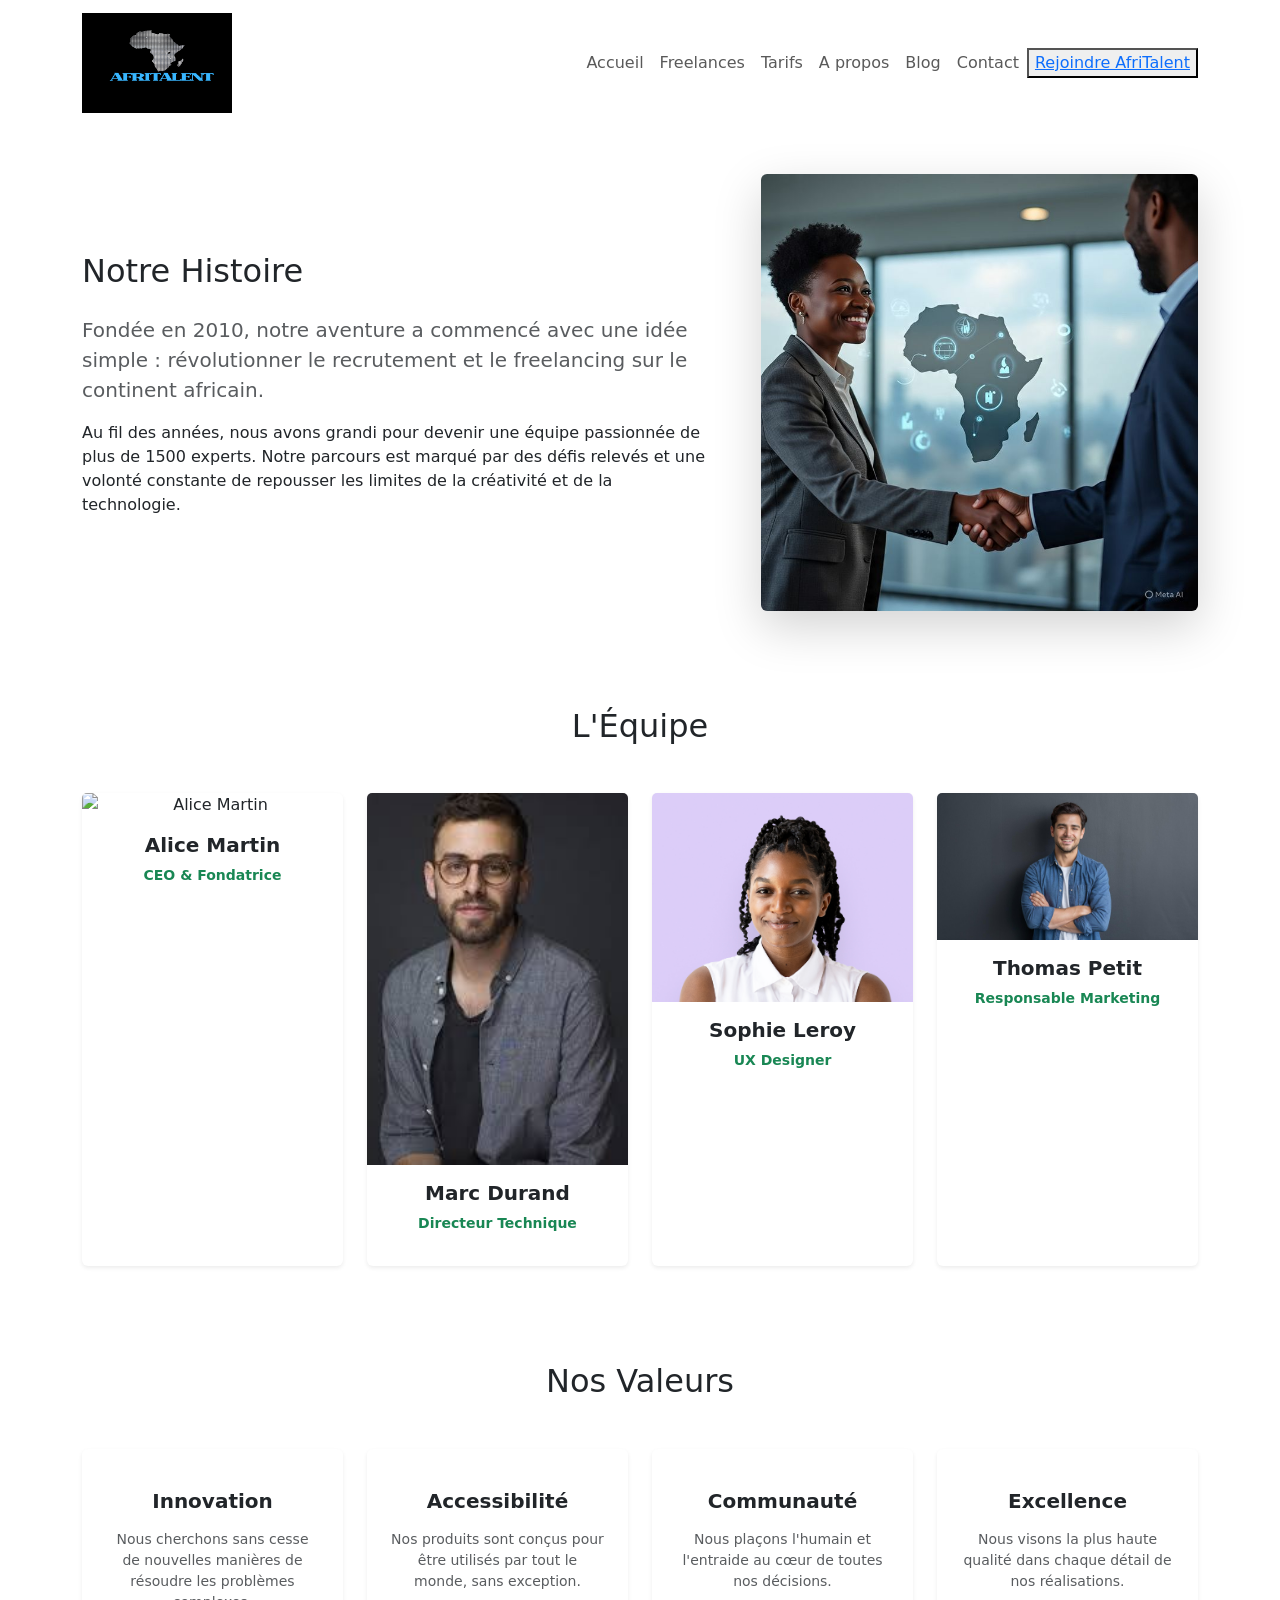
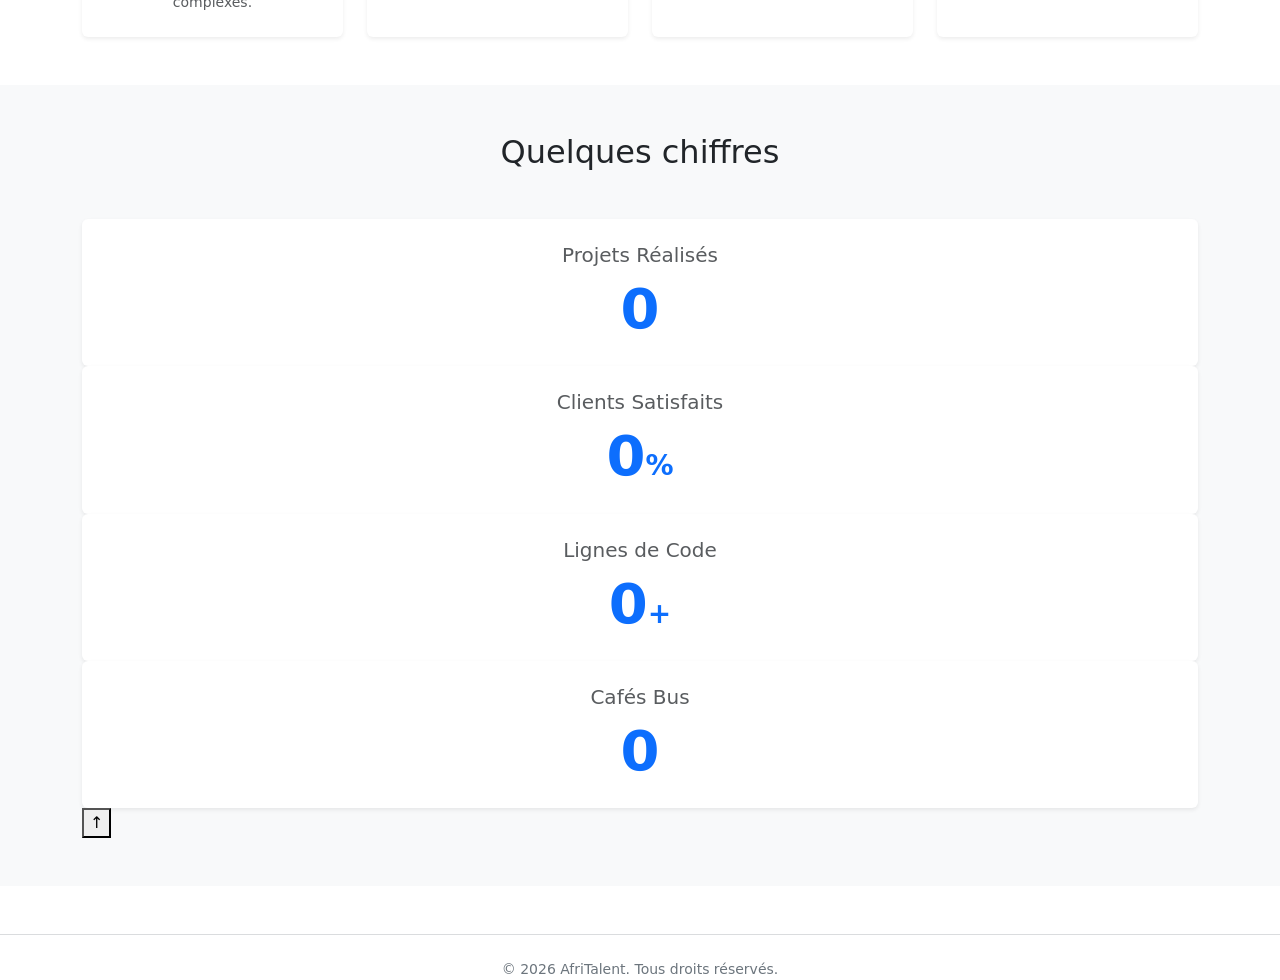
==== commit 26b8089c: "JS : dark mode avec localStorage, navbar dynamique au scroll" ====
--- a/about.html
+++ b/about.html
@@ -12,6 +12,7 @@
         @import url('https://fonts.googleapis.com/css2?family=Bebas+Neue&family=IBM+Plex+Sans+JP&family=Roboto:ital,wght@0,100..900;1,100..900&display=swap');
     </style>
     <link rel="stylesheet" href="css/style.css">
+    <link rel="stylesheet" href="https://cdnjs.cloudflare.com/ajax/libs/font-awesome/7.0.1/css/all.min.css" integrity="sha512-2SwdPD6INVrV/lHTZbO2nodKhrnDdJK9/kg2XD1r9uGqPo1cUbujc+IYdlYdEErWNu69gVcYgdxlmVmzTWnetw==" crossorigin="anonymous" referrerpolicy="no-referrer" />
 </head>
 
 <body>
@@ -39,7 +40,14 @@
                         <a href="contact.html">Rejoindre AfriTalent</a>
                     </button>
                 </div>
-            </div>
+                <div class="darklight">
+                    <div class="dark-light">
+                        <i class="fa-solid fa-moon moon"></i>
+                        <i class="fa-regular fa-sun sun"></i>
+                    </div>
+                </div>
+            </div>
+            
         </nav>
     </header>
     <main>
@@ -209,6 +217,7 @@
                         <span class="counter display-4 fw-bold text-primary" data-target="1200">0</span>
                     </div>
                 </div>
+                <button id="back-to-top" class="back-to-top">↑</button>
             </div>
         </section>
 
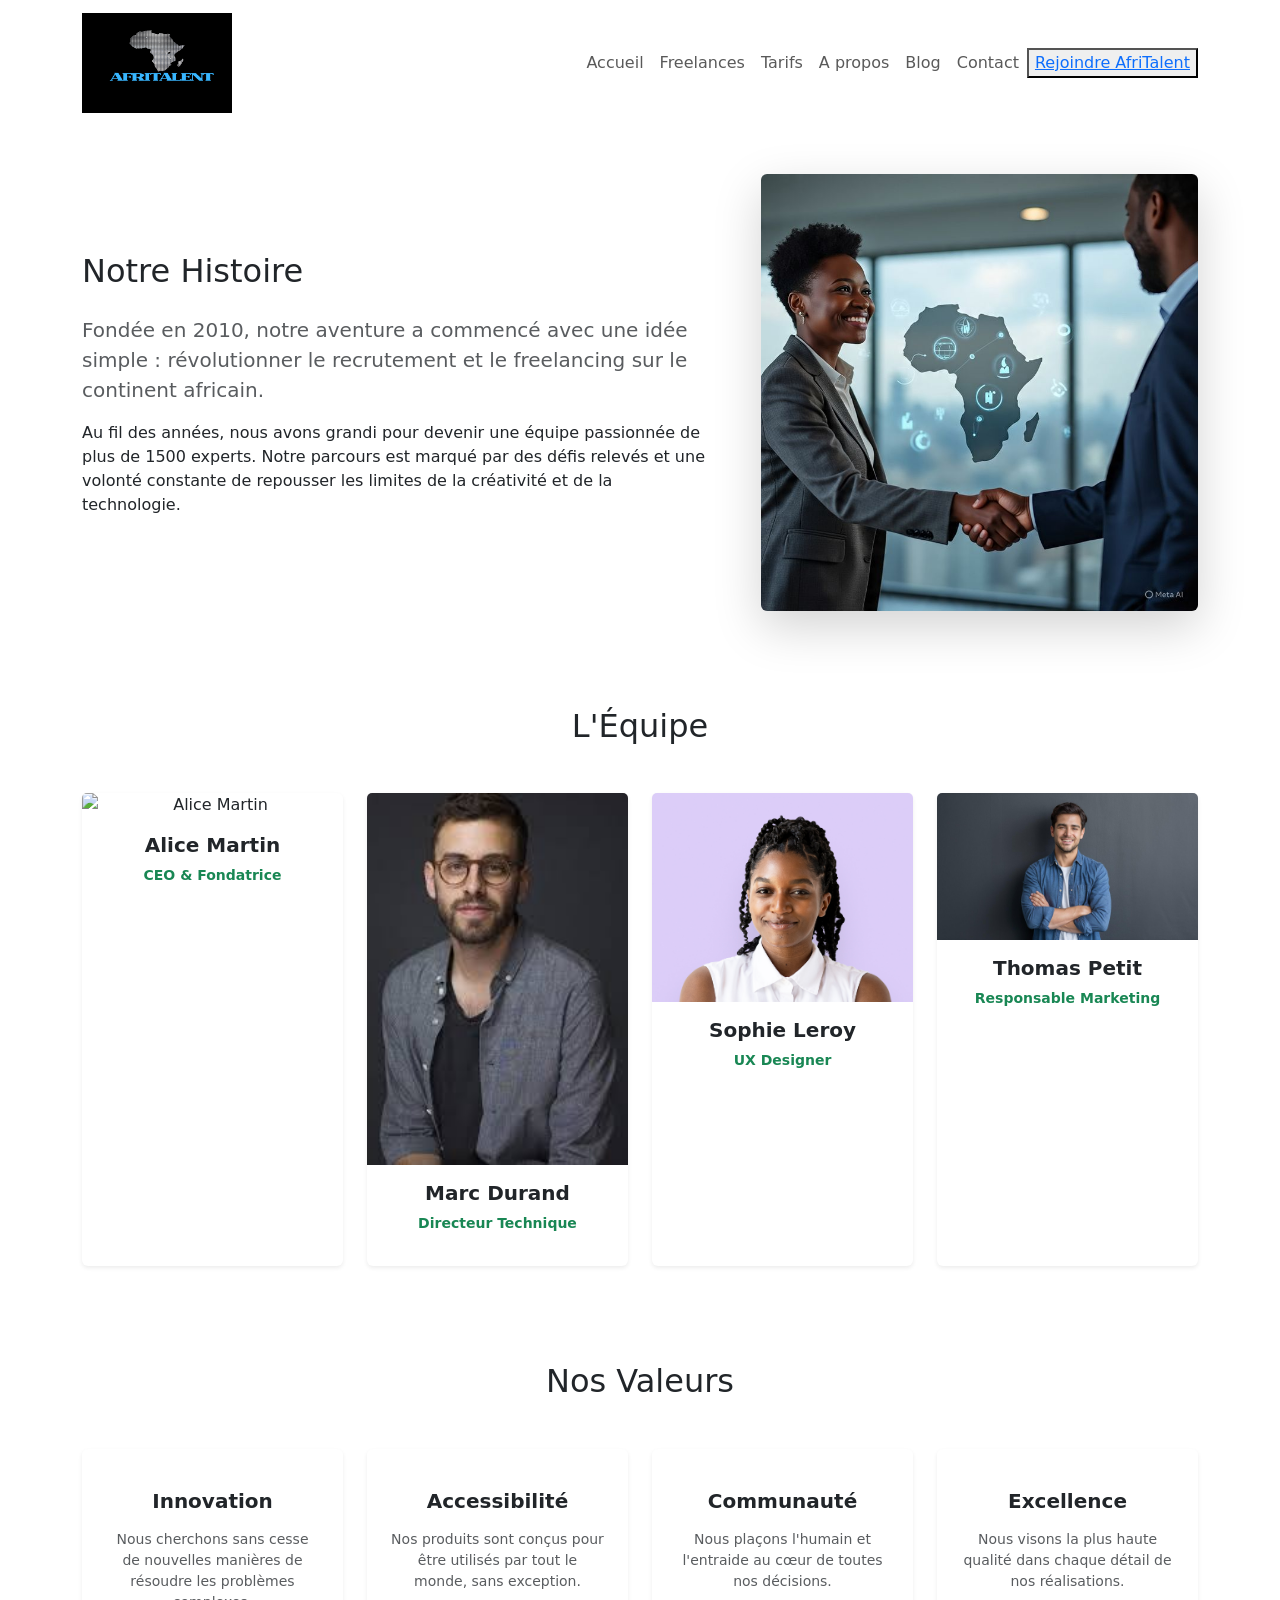
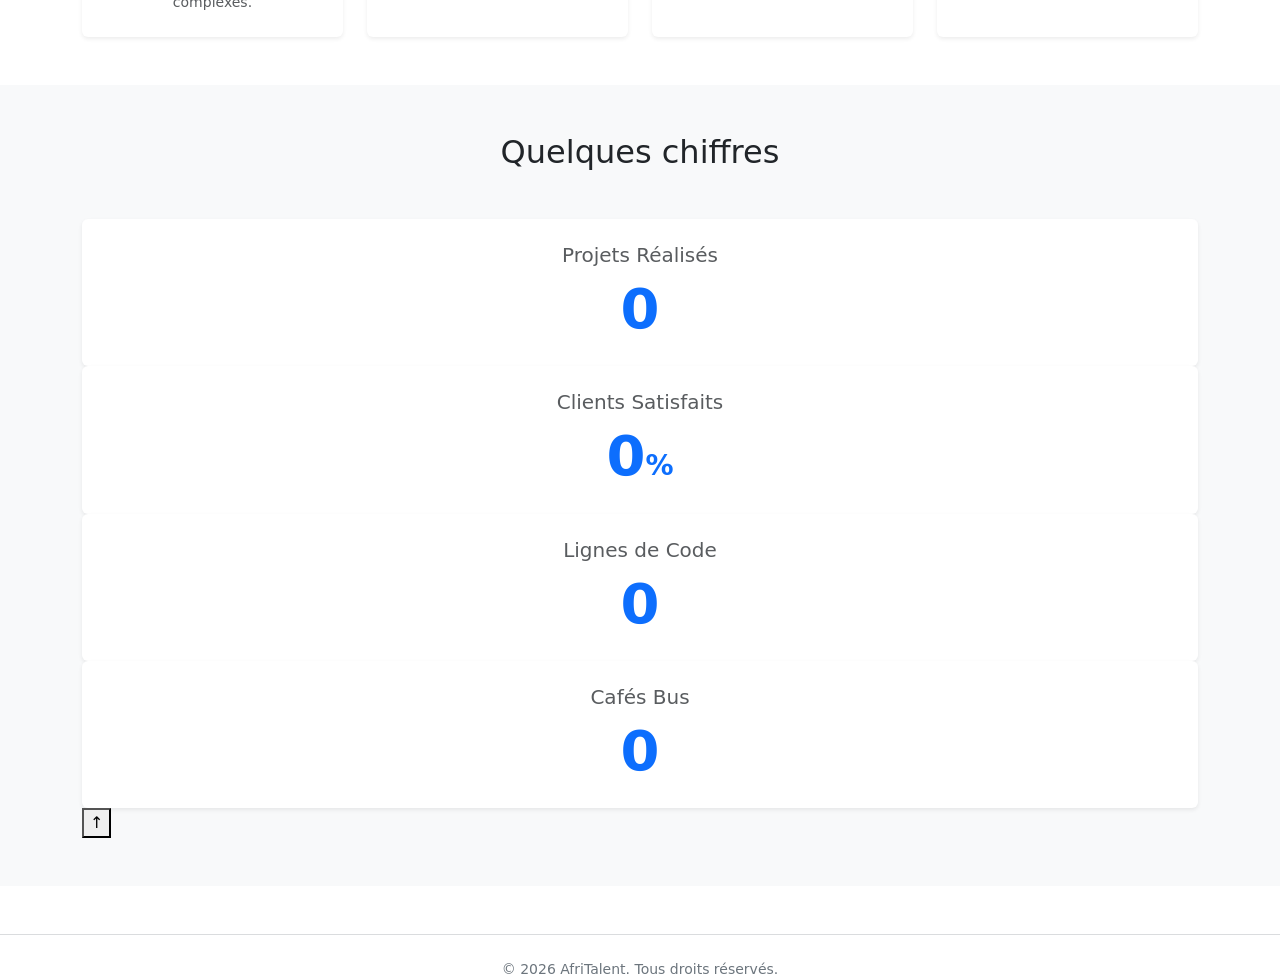
==== commit ac6010fe: "JS : compteurs animés au scroll et animations fade-in des sections" ====
--- a/about.html
+++ b/about.html
@@ -52,7 +52,7 @@
     </header>
     <main>
         <!-- Section : Notre Histoire -->
-        <section class="py-5">
+        <section class="py-5 js-fade-in">
             <div class="container">
                 <div class="row align-items-center g-5">
                     <div class="col-lg-7">
@@ -72,7 +72,7 @@
         </section>
 
         <!-- Section : L'équipe -->
-        <section class="py-5">
+        <section class="py-5 js-fade-in">
             <div class="container">
                 <h2 class="h2d text-center mb-5">L'Équipe</h2>
                 <div class="row g-4">
@@ -137,7 +137,7 @@
         </section>
 
         <!-- Section : Nos Valeurs -->
-        <section class="py-5 bg-">
+        <section class="py-5 js-fade-in">
             <div class="container">
                 <h2 class="h2d text-center mb-5">Nos Valeurs</h2>
                 <div class="row g-4">
@@ -184,7 +184,7 @@
 
 
         <!-- Section : Bento Grid Stats -->
-        <section class="py-5 bg-light bento-stats">
+        <section class="py-5 bg-light bento-stats js-fade-in">
             <div class="container">
                 <h2 class="text-center mb-5">Quelques chiffres</h2>
                 <div class="bento-grid">
@@ -192,14 +192,14 @@
                     <div
                         class="bento-item tall bg-white p-4 rounded shadow-sm d-flex flex-column justify-content-center align-items-center">
                         <h3 class="h5 text-muted">Projets Réalisés</h3>
-                        <span class="counter display-4 fw-bold text-primary" data-target="150">0</span>
+                        <span class="js-counter display-4 fw-bold text-primary" data-target="150">0</span>
                     </div>
                     <!-- Tuiles Standard -->
                     <div
                         class="bento-item bg-white p-4 rounded shadow-sm d-flex flex-column justify-content-center align-items-center">
                         <h3 class="h5 text-muted">Clients Satisfaits</h3>
                         <div class="d-flex align-items-baseline">
-                            <span class="counter display-4 fw-bold text-primary" data-target="98">0</span>
+                            <span class="js-counter display-4 fw-bold text-primary" data-target="98">0</span>
                             <span class="fs-3 fw-bold text-primary">%</span>
                         </div>
                     </div>
@@ -207,14 +207,14 @@
                         class="bento-item wide bg-white p-4 rounded shadow-sm d-flex flex-column justify-content-center align-items-center">
                         <h3 class="h5 text-muted">Lignes de Code</h3>
                         <div class="d-flex align-items-baseline">
-                            <span class="counter display-4 fw-bold text-primary" data-target="50000">0</span>
-                            <span class="fs-3 fw-bold text-primary">+</span>
+                            <span class="js-counter display-4 fw-bold text-primary" data-target="50000">0</span>
+                            <span class="fs-3 fw-bold text-primary"></span>
                         </div>
                     </div>
                     <div
                         class="bento-item bg-white p-4 rounded shadow-sm d-flex flex-column justify-content-center align-items-center">
                         <h3 class="h5 text-muted">Cafés Bus</h3>
-                        <span class="counter display-4 fw-bold text-primary" data-target="1200">0</span>
+                        <span class="js-counter display-4 fw-bold text-primary" data-target="1200">0</span>
                     </div>
                 </div>
                 <button id="back-to-top" class="back-to-top">↑</button>
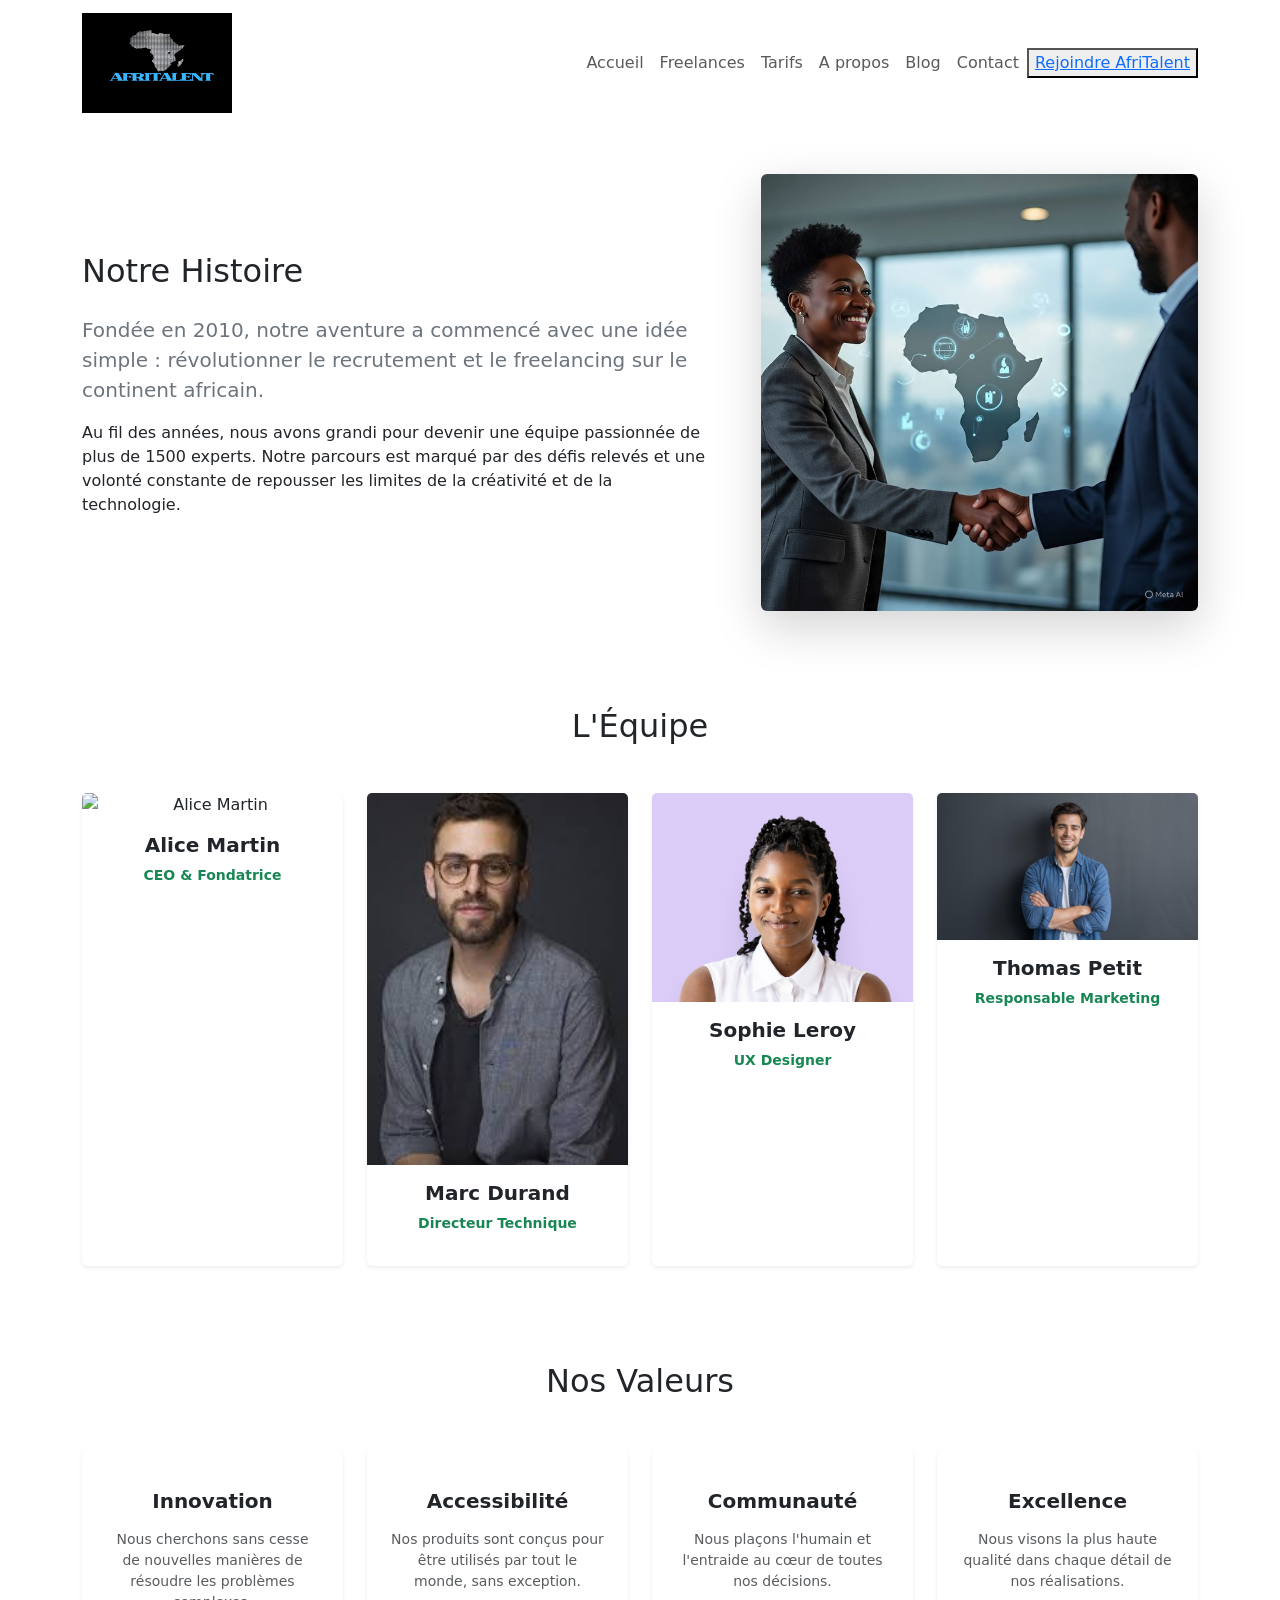
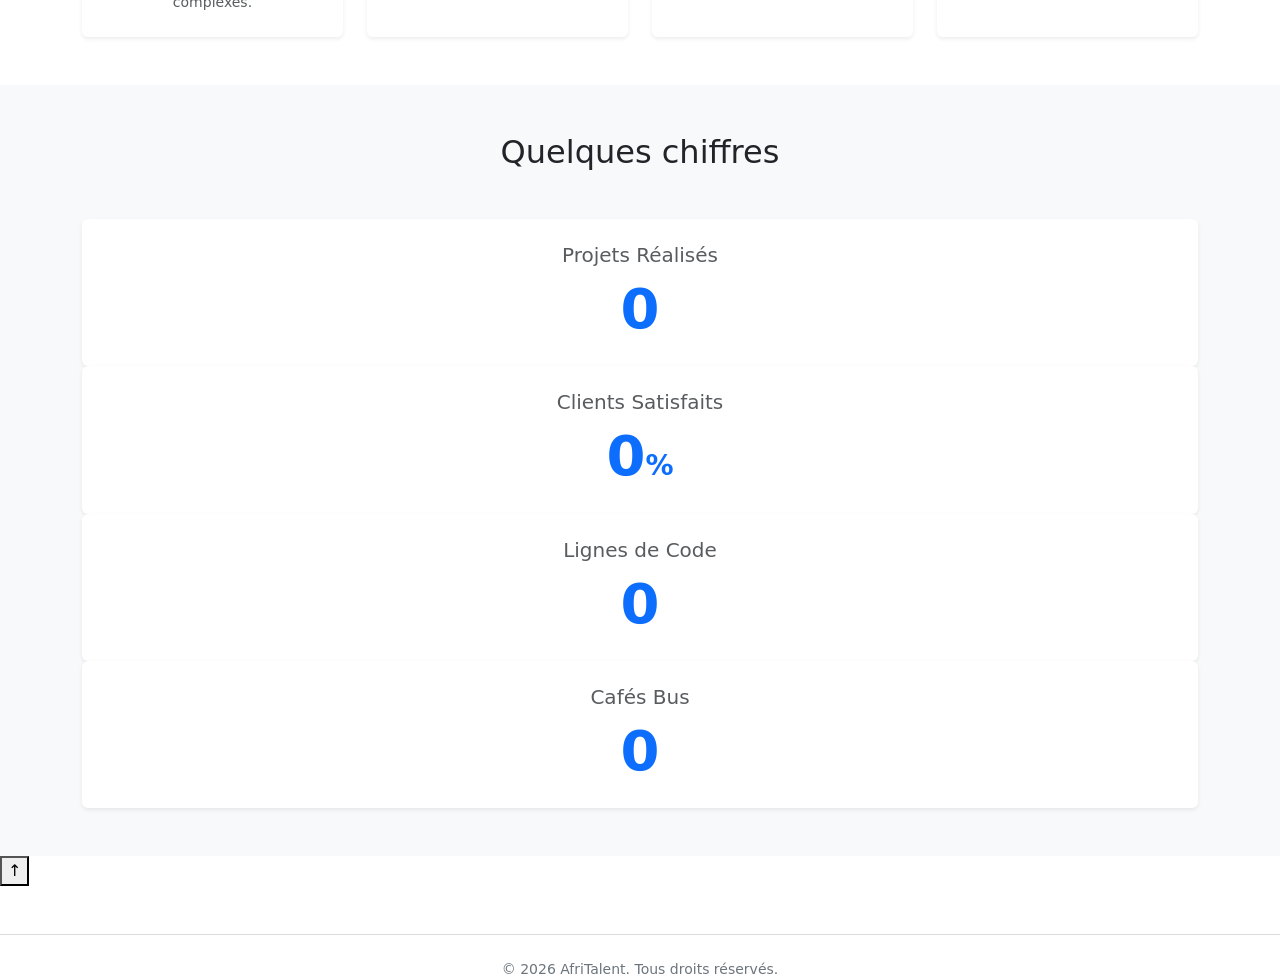
==== commit daf01033: "Finalisation : corrections responsive, optimisation du code et commentaires" ====
--- a/about.html
+++ b/about.html
@@ -12,7 +12,9 @@
         @import url('https://fonts.googleapis.com/css2?family=Bebas+Neue&family=IBM+Plex+Sans+JP&family=Roboto:ital,wght@0,100..900;1,100..900&display=swap');
     </style>
     <link rel="stylesheet" href="css/style.css">
-    <link rel="stylesheet" href="https://cdnjs.cloudflare.com/ajax/libs/font-awesome/7.0.1/css/all.min.css" integrity="sha512-2SwdPD6INVrV/lHTZbO2nodKhrnDdJK9/kg2XD1r9uGqPo1cUbujc+IYdlYdEErWNu69gVcYgdxlmVmzTWnetw==" crossorigin="anonymous" referrerpolicy="no-referrer" />
+    <link rel="stylesheet" href="https://cdnjs.cloudflare.com/ajax/libs/font-awesome/7.0.1/css/all.min.css"
+        integrity="sha512-2SwdPD6INVrV/lHTZbO2nodKhrnDdJK9/kg2XD1r9uGqPo1cUbujc+IYdlYdEErWNu69gVcYgdxlmVmzTWnetw=="
+        crossorigin="anonymous" referrerpolicy="no-referrer" />
 </head>
 
 <body>
@@ -22,9 +24,11 @@
     <header>
         <nav class="navbar navbar-expand-lg ">
             <div class="container">
-               <a class="navbar-brand" href="index.html"><img src="Images/Logo15.png" alt="logos" width="150px" height="100px"></a>
-                <button class="navbar-toggler bg-light" type="button" data-bs-toggle="collapse" data-bs-target="#navMenu"
-                    aria-controls="navMenu" aria-expanded="false" aria-label="Toggle navigation">
+                <a class="navbar-brand" href="index.html"><img src="Images/Logo15.png" alt="logos" width="150px"
+                        height="100px"></a>
+                <button class="navbar-toggler bg-light" type="button" data-bs-toggle="collapse"
+                    data-bs-target="#navMenu" aria-controls="navMenu" aria-expanded="false"
+                    aria-label="Toggle navigation">
                     <span class="navbar-toggler-icon"></span>
                 </button>
                 <div class="collapse navbar-collapse" id="navMenu">
@@ -36,18 +40,20 @@
                         <li class="nav-item"><a class="nav-link" href="#">Blog</a></li>
                         <li class="nav-item"><a class="nav-link" href="contact.html">Contact</a></li>
                     </ul>
-                     <button class="btn15 ">
+                    <button class="btn15 ">
                         <a href="contact.html">Rejoindre AfriTalent</a>
                     </button>
-                </div>
-                <div class="darklight">
-                    <div class="dark-light">
-                        <i class="fa-solid fa-moon moon"></i>
-                        <i class="fa-regular fa-sun sun"></i>
-                    </div>
-                </div>
-            </div>
-            
+                    <!-- Le toggle Dark/Light  -->
+                    <div class="darklight">
+                        <div class="dark-light">
+                            <i class="fa-solid fa-moon moon"></i>
+                            <i class="fa-regular fa-sun sun"></i>
+                        </div>
+                    </div>
+                </div>
+
+            </div>
+
         </nav>
     </header>
     <main>
@@ -57,13 +63,14 @@
                 <div class="row align-items-center g-5">
                     <div class="col-lg-7">
                         <h2 class="h2r mb-4">Notre Histoire</h2>
-                        <p class="lead text-muted">Fondée en 2010, notre aventure a commencé avec une idée simple :
+                        <p class="lead text-secondary">Fondée en 2010, notre aventure a commencé avec une idée
+                            simple :
                             révolutionner le recrutement et le freelancing sur le continent africain.</p>
                         <p>Au fil des années, nous avons grandi pour devenir une équipe passionnée de plus de 1500
                             experts. Notre parcours est marqué par des défis relevés et une volonté constante de
                             repousser les limites de la créativité et de la technologie.</p>
                     </div>
-                    <div class="col-lg-5 text-center">
+                    <div class="col-lg-5 text-center" id="image10">
                         <img src="Images/histoire.jpg" alt="Notre équipe au travail"
                             class="img-fluid rounded shadow-lg w-100">
                     </div>
@@ -217,12 +224,12 @@
                         <span class="js-counter display-4 fw-bold text-primary" data-target="1200">0</span>
                     </div>
                 </div>
-                <button id="back-to-top" class="back-to-top">↑</button>
+
             </div>
         </section>
 
     </main>
-
+    <button id="back-to-top" class="back-to-top">↑</button>
     <!-- Pied de page -->
     <footer>
         <hr class="mt-5 mb-4 border-secondary">
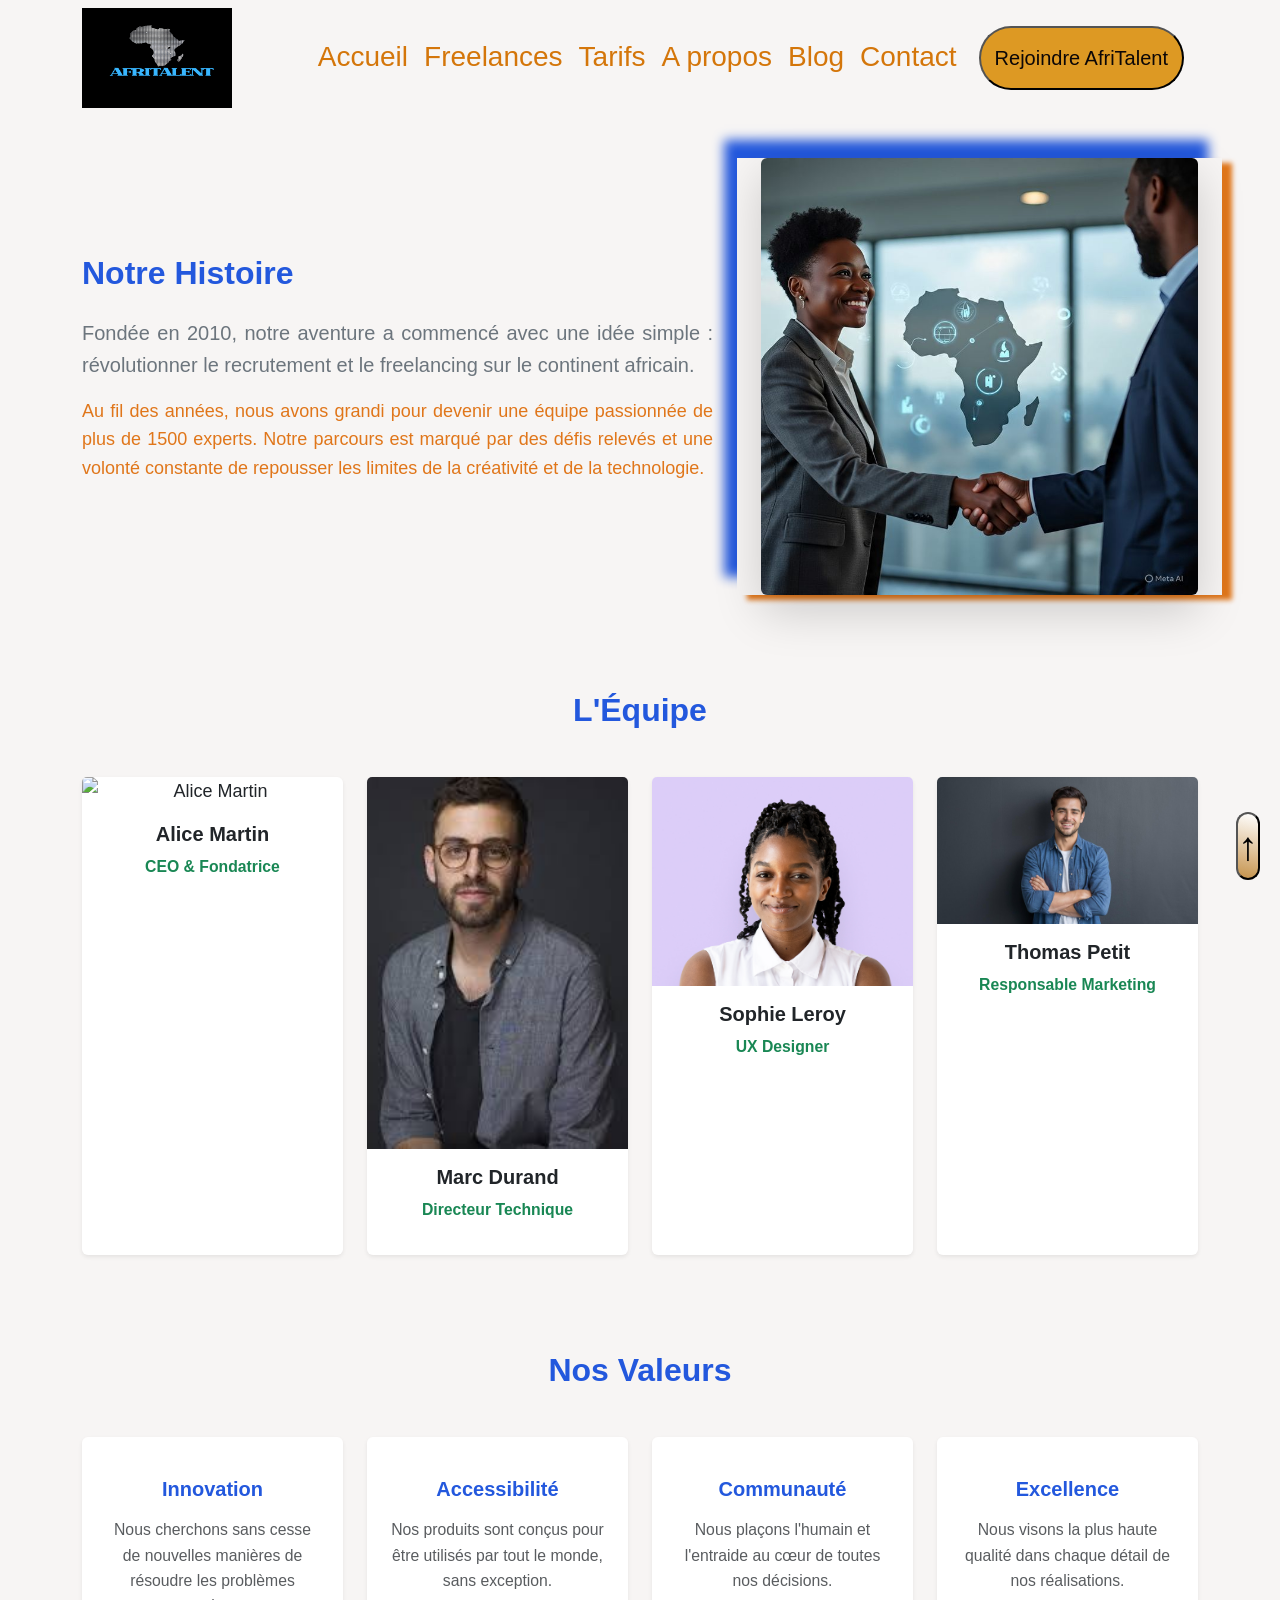
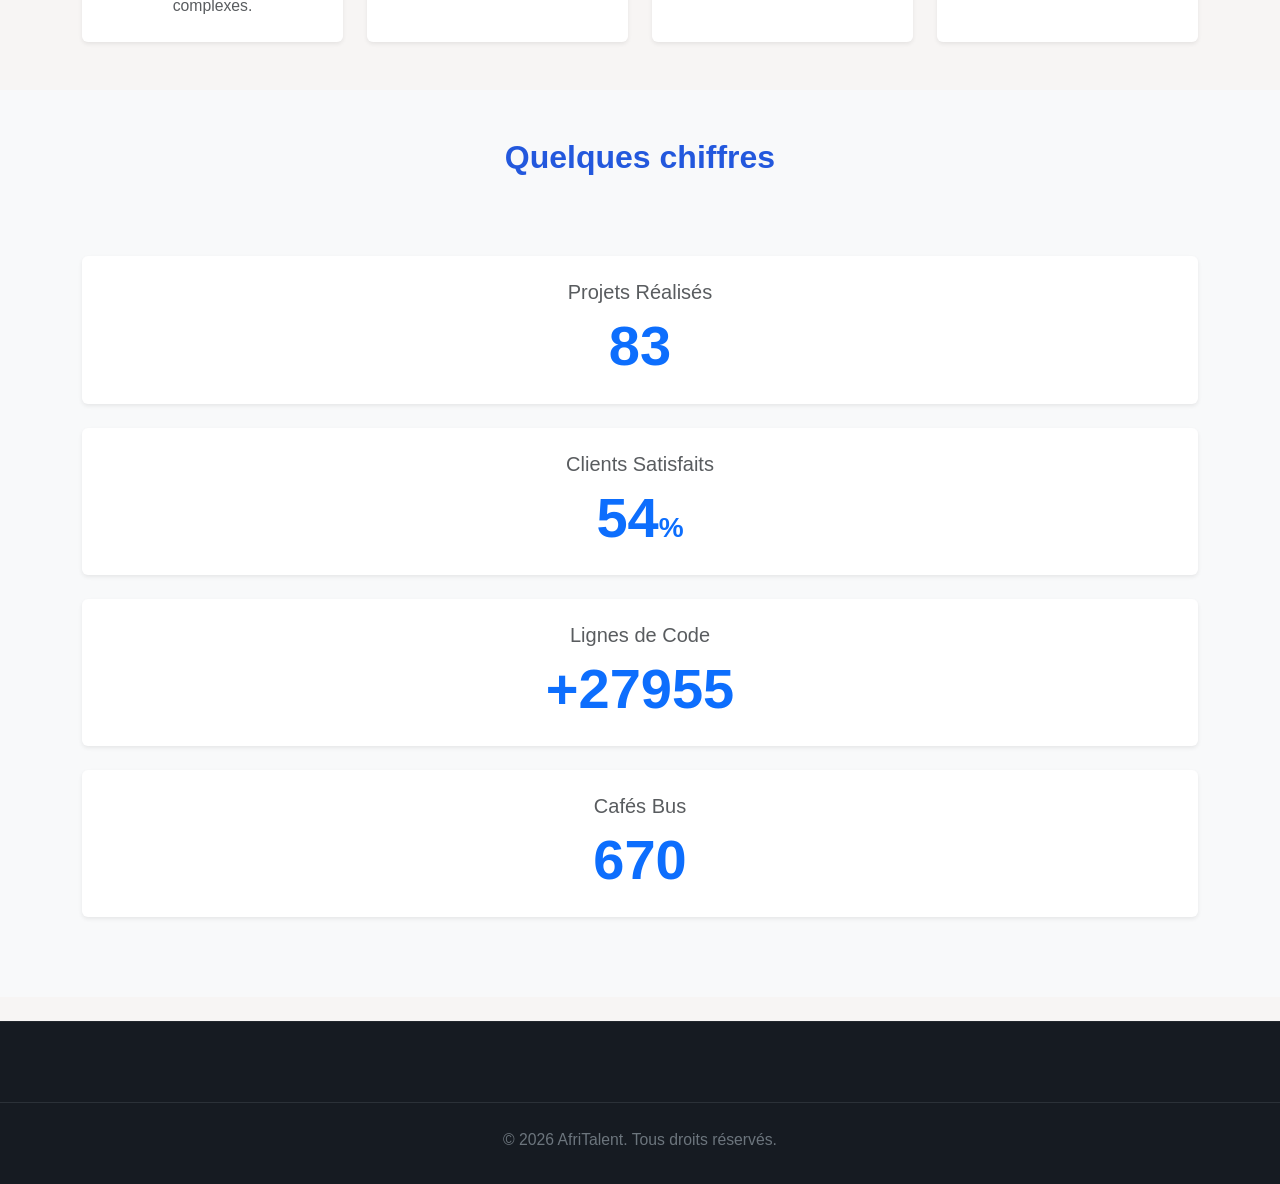
==== commit eef7de39: "Déploiement: je redeployais le site et le modification du power point" ====
--- a/about.html
+++ b/about.html
@@ -11,7 +11,7 @@
     <style>
         @import url('https://fonts.googleapis.com/css2?family=Bebas+Neue&family=IBM+Plex+Sans+JP&family=Roboto:ital,wght@0,100..900;1,100..900&display=swap');
     </style>
-    <link rel="stylesheet" href="css/style.css">
+    <link rel="stylesheet" href="Css/style.css">
     <link rel="stylesheet" href="https://cdnjs.cloudflare.com/ajax/libs/font-awesome/7.0.1/css/all.min.css"
         integrity="sha512-2SwdPD6INVrV/lHTZbO2nodKhrnDdJK9/kg2XD1r9uGqPo1cUbujc+IYdlYdEErWNu69gVcYgdxlmVmzTWnetw=="
         crossorigin="anonymous" referrerpolicy="no-referrer" />
@@ -243,7 +243,7 @@
     <!-- Bootstrap 5 via CDN : script JavaScript -->
     <script src="https://cdn.jsdelivr.net/npm/bootstrap@5.3.0/dist/js/bootstrap.bundle.min.js"></script>
     <!-- Votre script JavaScript -->
-    <script src="js/main.js"></script>
+    <script src="Js/main.js"></script>
 </body>
 
 </html>
--- a/Css/style.css
+++ b/Css/style.css
@@ -0,0 +1,550 @@
+:root {
+    /* les couleurs */
+    --bg-primary: white;
+    --bg-card: #161B22;
+    --accent-color: #0c0707;
+    --secondary-color: #2EC4B6;
+    --text-main: #2358dd;
+    --text-muted: #e0761a;
+
+    /* espacements */
+    --space-xs: 0.25rem;
+    --space-sm: 0.5rem;
+    --space-md: 1rem;
+    --space-lg: 1.5rem;
+    --space-xl: 2rem;
+    --space-xxl: 4rem;
+
+    /* les polices */
+    --font-title: 'Plus Jakarta Sans', sans-serif;
+    --font-body: 'Inter', sans-serif;
+
+    /* autre */
+    --border-radius-sm: 8px;
+    --border-radius-lg: 16px;
+
+    --transition-fast: 0.2s ease;
+    --transition-smooth: 0.4s cubic-bezier(0.16, 1, 0.3, 1);
+}
+
+/* le reset */  
+* {
+    margin: 0;
+    padding: 0;
+    box-sizing: border-box;
+}
+
+/* --- 1. STYLES GÉNÉRAUX --- */
+body {
+    background-color: var(--bg-primary);
+    color: var(--text-main);
+    font-family: var(--font-body);
+    text-align: justify;
+    line-height: 1.6;
+    overflow-x: hidden;
+    font-size: medium;
+    padding-top: 70px;
+}
+body.dark{
+    --bg-primary: rgb(29, 21, 21);
+    --bg-card: #161B22;
+    --accent-color: #0c0707;
+    --secondary-color: #2EC4B6; 
+    --text-main: #2358dd;
+    --text-muted: #e0761a;
+    background-color: #000000;
+    color: #fff;
+
+
+}
+nav.dark{
+    background-color: var(--text-main);
+    color: #600606;
+}
+
+/* Bouton Retour en haut */
+.back-to-top {
+    background:linear-gradient(12deg,rgba(177, 106, 6, 0.707),white);
+    position: fixed;
+    bottom: 20px; 
+    right: 20px;
+    transition: 0.3s;
+    font-size: 40px;
+    border-radius: 50px;
+
+}
+.show-btn {
+    opacity: 1;
+    visibility: visible;
+}
+
+h1,h2,h3,h4,h5,h6 {
+    font-family: var(--font-title);
+    font-weight: 900;
+    color: var(--text-main);
+    
+}
+.art1{
+    font-size: 70px;
+    color: var(--text-main);
+}
+.art2{
+    font-size: 60px;
+    color: var(--text-muted);
+}
+.art3{
+    font-size: 50px;
+    color: #2c2929d0;
+}
+.art4{
+    color: #2c2929d0;
+}
+
+p {
+    color: var(--text-muted);
+}
+
+a {
+    color: var(--accent-color);
+    text-decoration: none;
+    transition: color var(--transition-fast);
+}
+
+a:hover {
+    color: var(--secondary-color);/
+}
+
+/* --- 2. NAVIGATION (NAVBAR) --- */
+.navbar {
+    /* background-color: rgb(10, 10, 10); */
+    backdrop-filter: none;
+    padding: var(--space-md) 0;
+    transition: var(--transition-smooth);
+    font-size: 20px;
+    color: #f67709 !important;
+    top: 0;
+    left: 0;
+    position: fixed;
+    padding-bottom: 20px;
+    height: 115px;
+    width: 100%;
+    padding-top: 20px;
+    transition: all 0.3s ease;
+    z-index: 1050;
+}
+
+
+/* --- STYLE ACTIVÉ AU SCROLL --- */
+.navbar.navbar-scrolled {
+    background-color: #000000; 
+    box-shadow: 0 4px 15px rgba(0, 0, 0, 0.2); /* Ombre légère */
+    padding-top: 8px; /* Effet shrink (hauteur réduite) */
+    padding-bottom: 8px;
+    
+}
+
+/* Réduction de la taille du logo au scroll */
+.navbar.navbar-scrolled .navbar-brand img {
+    height: 100px; /* Réduit l'image de 100px à 70px */
+}
+
+.nav-link {
+    color: rgb(212, 118, 10);
+    font-weight: 500;
+    padding: var(--space-sm) var(--space-md);
+    transition: var(--transition-fast);
+    opacity: 1;
+    
+}
+#navMenu{
+    position: sticky;
+    top: 0;
+    z-index: 9999;
+}
+
+.nav-link:hover {
+    background: linear-gradient(129deg,rgb(245, 142, 7),white);
+    color: var(--accent-color);
+    border-radius: 30px;
+    
+    
+}
+.btn15{
+    background-color: #dd9923;
+    display: inline-block;
+    font-family: sans-serif;
+    text-decoration: none;
+    border-radius: 150px;
+    color: rgb(255, 255, 255);
+    padding: 14px;
+    margin: 14px;
+}
+/* js styliser le toggle dark/light mode  */
+.darklight{
+    cursor: pointer;
+        
+}
+.dark-light {
+    display: flex;
+    align-items: center;
+    cursor: pointer;
+    font-size: 1.2rem;
+}
+.dark-light i{
+    position: absolute;
+    cursor: pointer;
+    font-size: 25px;
+    align-items: center; 
+    
+   
+}
+.dark-light i.moon{
+    opacity: 0;
+    pointer-events: none;
+    color: #ffffff;
+
+}
+.dark-light.active i.sun{
+    opacity: 0;
+    pointer-events: auto;
+}
+.dark-light.active i.moon{
+    opacity: 1;
+    pointer-events: none; 
+}
+
+li{
+    color: var(--text-main);
+    font-size: 28px;
+    
+}
+
+
+/* --- 3. SECTION HERO --- */
+#hero {
+    background-repeat: no-repeat;
+    background-size: cover;
+    background-position: center;
+
+}
+
+#hero h1 {
+    font-size: 3rem;
+    margin-bottom: var(--space-md);
+
+}
+
+.btn1{
+    background-color: #326cea;
+    color: #fff;
+    text-transform: uppercase;
+    font-size: var(--border-radius-lg);
+    margin: 15px;
+    padding: 14px;
+    border-radius: 19px;
+    transition: var(--transition-smooth);
+  
+}
+.btn1:hover{
+   background-color: #e77014;
+   letter-spacing: 0.50em;
+   transform: rotate(10%);
+   
+
+}
+
+.carousel-inner {
+    background-image: cover;
+}
+
+.card1 {
+    background-color: rgb(255, 255, 255);
+    box-shadow: 2px 2px 0px rgba(40, 42, 53, 0.745);
+}
+
+.card-title {
+    text-decoration: rgb(255, 255, 255);
+}
+
+.card-desc {
+    text-decoration: white;
+}
+#service{
+   box-shadow: 0 0 5px 8px #eccbb1;
+
+}
+/* styliser les buttons */
+#btn10{
+    background-color: #2f65ef;
+}
+#btn10:hover{
+    background-color: #e77014;
+    letter-spacing: 0.30em;
+}
+#crt1:hover {
+    box-shadow: 0 0 2px 3px #2f65ef;
+    cursor: pointer;
+    transform: scale(1.1);
+}
+
+/* SECTION CATÉGORIES - EFFETS HOVER AVANCÉS  */
+
+/* Structure de la carte de base */
+.category-card {
+    position: relative;
+    overflow: hidden;
+    cursor: pointer;
+    border: 1px solid rgba(0, 0, 0, 0.03);
+    
+    /* Transition fluide pour l'ombre, la bordure et la position */
+    transition: 
+        transform 0.4s cubic-bezier(0.165, 0.84, 0.44, 1),
+        box-shadow 0.4s cubic-bezier(0.165, 0.84, 0.44, 1),
+        border-color 0.3s ease;
+}
+
+/* Animation de l'icône/émoji */
+.category-icon {
+    display: inline-block;
+    transition: transform 0.3s cubic-bezier(0.34, 1.56, 0.64, 1);
+}
+
+/* Modification du titre */
+.category-title {
+    transition: color 0.3s ease;
+}
+
+/* Style de secours si la classe Bootstrap n'est pas définie */
+.bg-soft-primary {
+    background-color: rgba(13, 110, 253, 0.08);
+}
+
+/* --- EFFETS AU SURVOL (HOVER) --- */
+
+.category-card:hover {
+    /* Élévation de la carte */
+    transform: translateY(-8px);
+    
+    /* Ombre portée plus profonde et colorée (style SaaS 2026) */
+    box-shadow: 0 20px 35px rgba(13, 110, 253, 0.12) !important;
+    
+    /* Coloration discrète de la bordure */
+    border-color: rgba(13, 110, 253, 0.25);
+}
+
+/* Pop et légère rotation de l'émoji */
+.category-card:hover .category-icon {
+    transform: scale(1.25) rotate(4deg);
+}
+
+/* Accentuation de la couleur du texte */
+.category-card:hover .category-title {
+    color: #0d6efd;
+}
+
+/* Optionnel : Ajout d'un effet de reflet lumineux en arrière-plan */
+.category-card::before {
+    content: '';
+    position: absolute;
+    top: 0;
+    left: 0;
+    width: 100%;
+    height: 100%;
+    background: radial-gradient(circle at center, rgba(13, 110, 253, 0.03) 0%, transparent 70%);
+    opacity: 0;
+    transition: opacity 0.3s ease;
+    pointer-events: none;
+}
+
+.category-card:hover::before {
+    opacity: 1;
+}
+
+.position-absolute{
+    background-color: var(--text-muted);
+    border: 1px;
+    border-color: var(--text-muted);
+}
+
+#card45{
+    background-color: #f0ae3d;
+}
+
+#card46{
+    background-color: #4e7ee7;
+}
+
+/* --- 4. CONFIGURATION DU BENTO GRID --- */
+.bento-grid {
+    display: grid;
+    grid-template-areas: repeat(auto-fit, minmax(280px, 1fr));
+    gap: var(--space-lg);
+    padding: var(--space-xl) 0;    
+}
+
+/* Les Cartes du Bento Grid */
+.bento-card {
+    background-color: var(--bg-card);
+    border: 1px solid rgb(30, 28, 28);
+    border-radius: var(--border-radius-lg);
+    padding: var(--space-lg);
+    transition: transform var(--transition-smooth), border-color var(--transition-fast);
+    display: flex;
+    flex-direction: column;
+    justify-content: space-between;
+}
+  
+.bento-card:hover {
+    transform: translateY(-5px);
+    border-color: rgba(92, 162, 235, 0.4);
+    
+}
+
+/* --- 5. BOUTONS & COMPOSANTS UI --- */
+.btn-custom-primary {
+    background-color: var(--accent-color);
+    color: var(--bg-primary) !important;
+    font-family: var(--font-title);
+    font-weight: 600;
+    padding: var(--space-sm) var(--space-xl);
+    border-radius: var(--border-radius-sm);
+    border: none;
+    transition: var(--transition-fast);
+}
+
+.btn-custom-primary:hover {
+    /* background-color: var(--secondary-color); */
+    transform: scale(1.02);
+}
+
+.btn-custom-secondary {
+    background-color: transparent;
+    color: var(--text-main);
+    font-family: var(--font-title);
+    font-weight: 600;
+    padding: var(--space-sm) var(--space-xl);
+    border-radius: var(--border-radius-sm);
+    border: 2px solid var(--bg-card);
+    transition: var(--transition-fast);
+}
+
+.btn-custom-secondary:hover {
+    border-color: var(--accent-color);
+    background-color: rgba(92, 162, 235, 0.05);
+}
+
+/* Badges / Tags (ex: "Data & IA", "DevOps") */
+.badge-tech {
+    background-color: rgba(92, 162, 235, 0.1);
+    color: var(--accent-color);
+    padding: var(--space-xs) var(--space-sm);
+    border-radius: var(--border-radius-sm);
+    font-size: 0.85rem;
+    font-weight: 600;
+    display: inline-block;
+    margin-right: var(--space-sm);
+}
+
+/* --- 6. FOOTER --- */
+footer {
+    background-color: var(--bg-card);
+    border-top: 1px solid rgba(248, 249, 250, 0.05);
+    padding: var(--space-xl) 0;
+    margin-top: var(--space-xxl);
+}
+
+footer h5 {
+    margin-bottom: var(--space-md);
+}
+
+footer ul li {
+    margin-bottom: var(--space-sm);
+}
+
+/* les @medias query  */
+/* 1. Style par 375px (pour les smartphones) */
+@media screen and (min-width: 375px) {
+body {
+  background-color: lightblue;
+  font-size: 10px; 
+  }
+}
+
+/* 2. Style pour les tablettes plus de 768px  */
+@media screen and (min-width: 768px) {
+  body {
+    font-size: 16px;
+  }
+}
+
+/* 3. Style pour les grands écrans (plus de 1200px de large) */
+@media screen and (min-width: 1200px) {
+  body {
+    background-color: rgb(247, 245, 244);
+    font-size: 18px;
+  }
+}
+/* ANIMATION FADE-IN  */
+.js-fade-in{
+    opacity: 1;
+    transform: translateY(40px);
+    transition: opacity 0.9 cubic-bezier(0.215,0.610,0.355,1),
+                transform 0.9s cubic-bezier(0.215,0.610,0.355,1);
+    will-change: opacity,transform;
+
+}
+/* classe ajouter dynamiquement javascript */
+.js-fade-in .is-visible{
+    opacity: 1;
+    transform: translateY(0);
+}
+
+/* Styles pour les boutons de filtrage */
+.filter-btn {
+    border-radius: 20px;
+    padding: 8px 20px;
+    font-weight: 500;
+    transition: all 0.3s ease;
+}
+        
+/* Masquage fluide des cartes */
+.filter-item {
+    transition: transform 0.3s ease, opacity 0.3s ease;
+}
+        
+.filter-item.is-hidden {
+    display: none !important;
+}
+
+
+/* Masquer les messages d'erreur par défaut */
+.error-feedback {
+    display: none;
+    width: 100%;
+    margin-top: 0.25rem;
+    font-size: 0.875rem;
+    color: #dc3545; /* Rouge Bootstrap */
+}
+/* un peu de retouche pour styliser le contact */
+#Formulaire{
+    background-color: var(--text-muted);
+    color: #fff;
+}
+.list-unstyled {
+    color: #000;
+}
+#cor{
+    box-shadow: 10px 5px 5px var(--text-main);
+}
+#reseaux{
+    color: #f6f3f3;
+}
+.ott{
+    color: rgb(255, 255, 255);
+}
+
+#image10{
+    box-shadow: 10px 5px 5px var(--text-muted),
+  -0.75em -1em 0.6em var(--text-main);
+
+}
